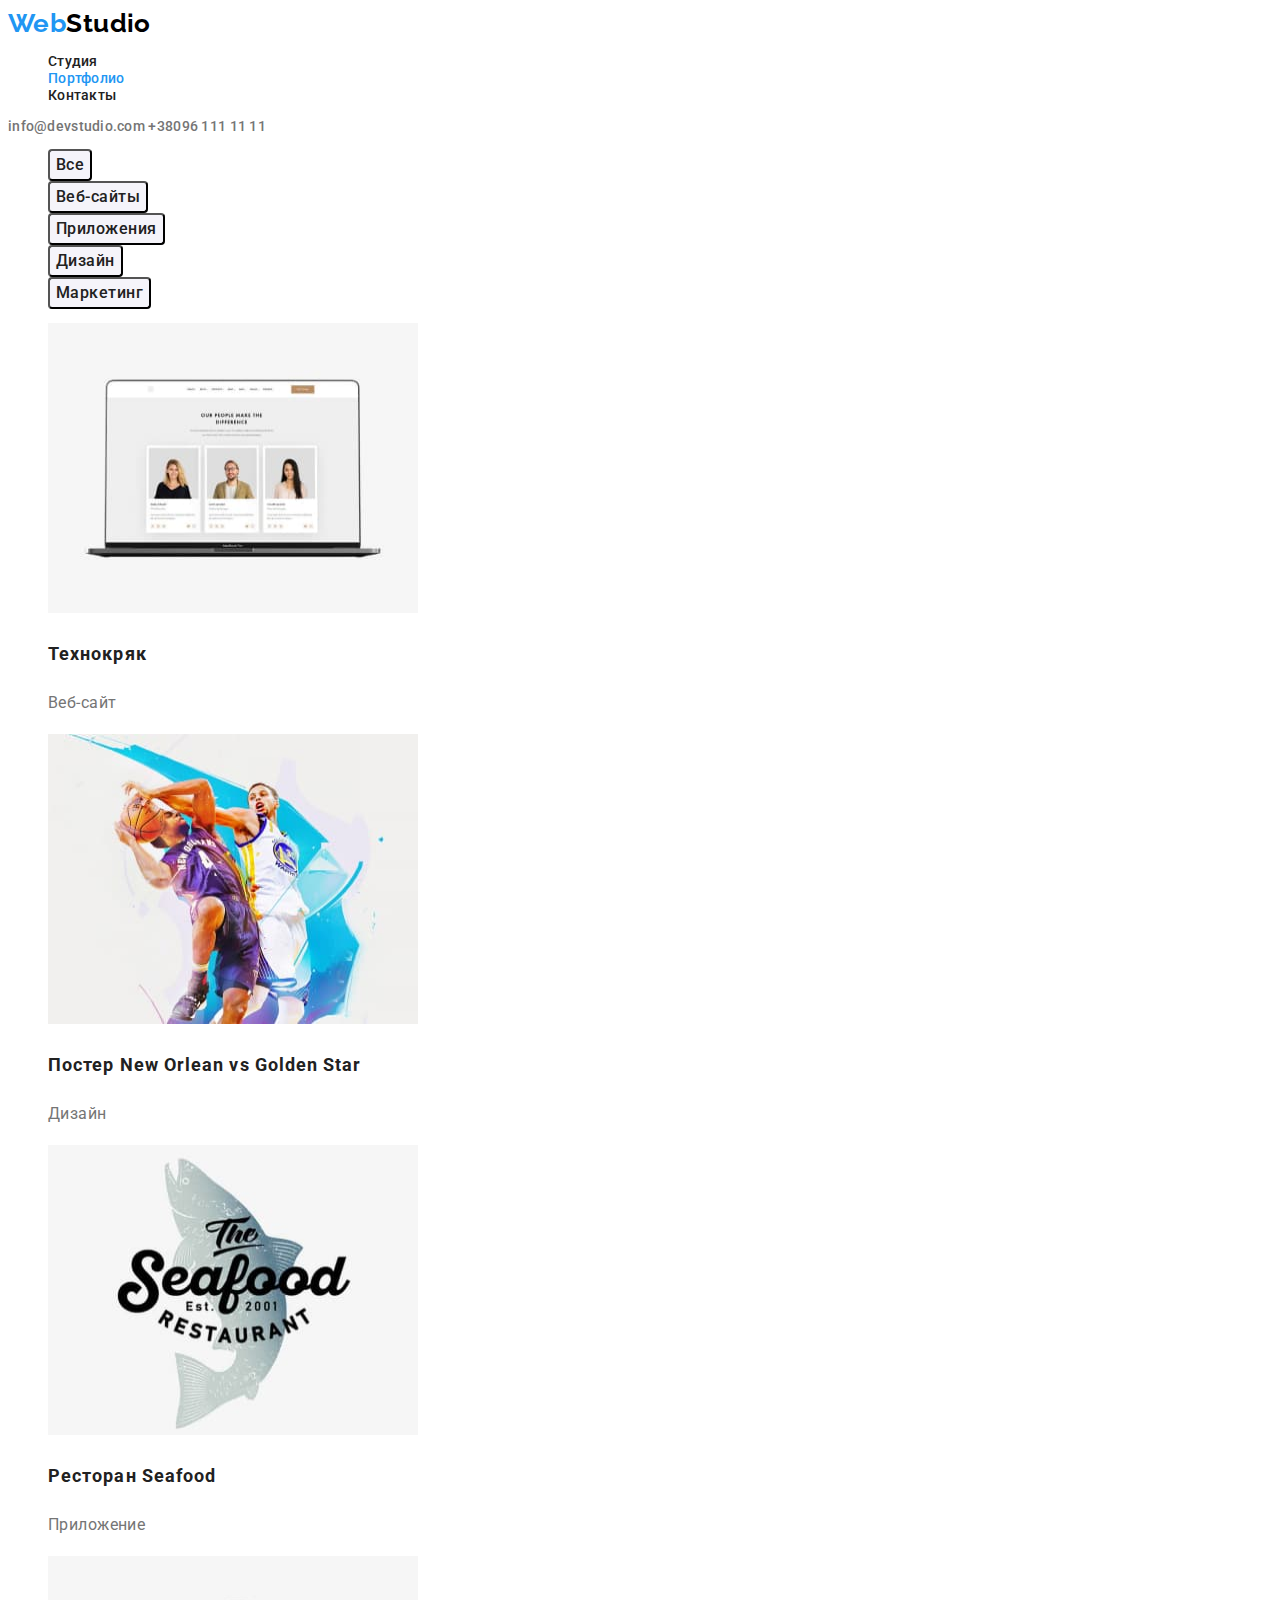
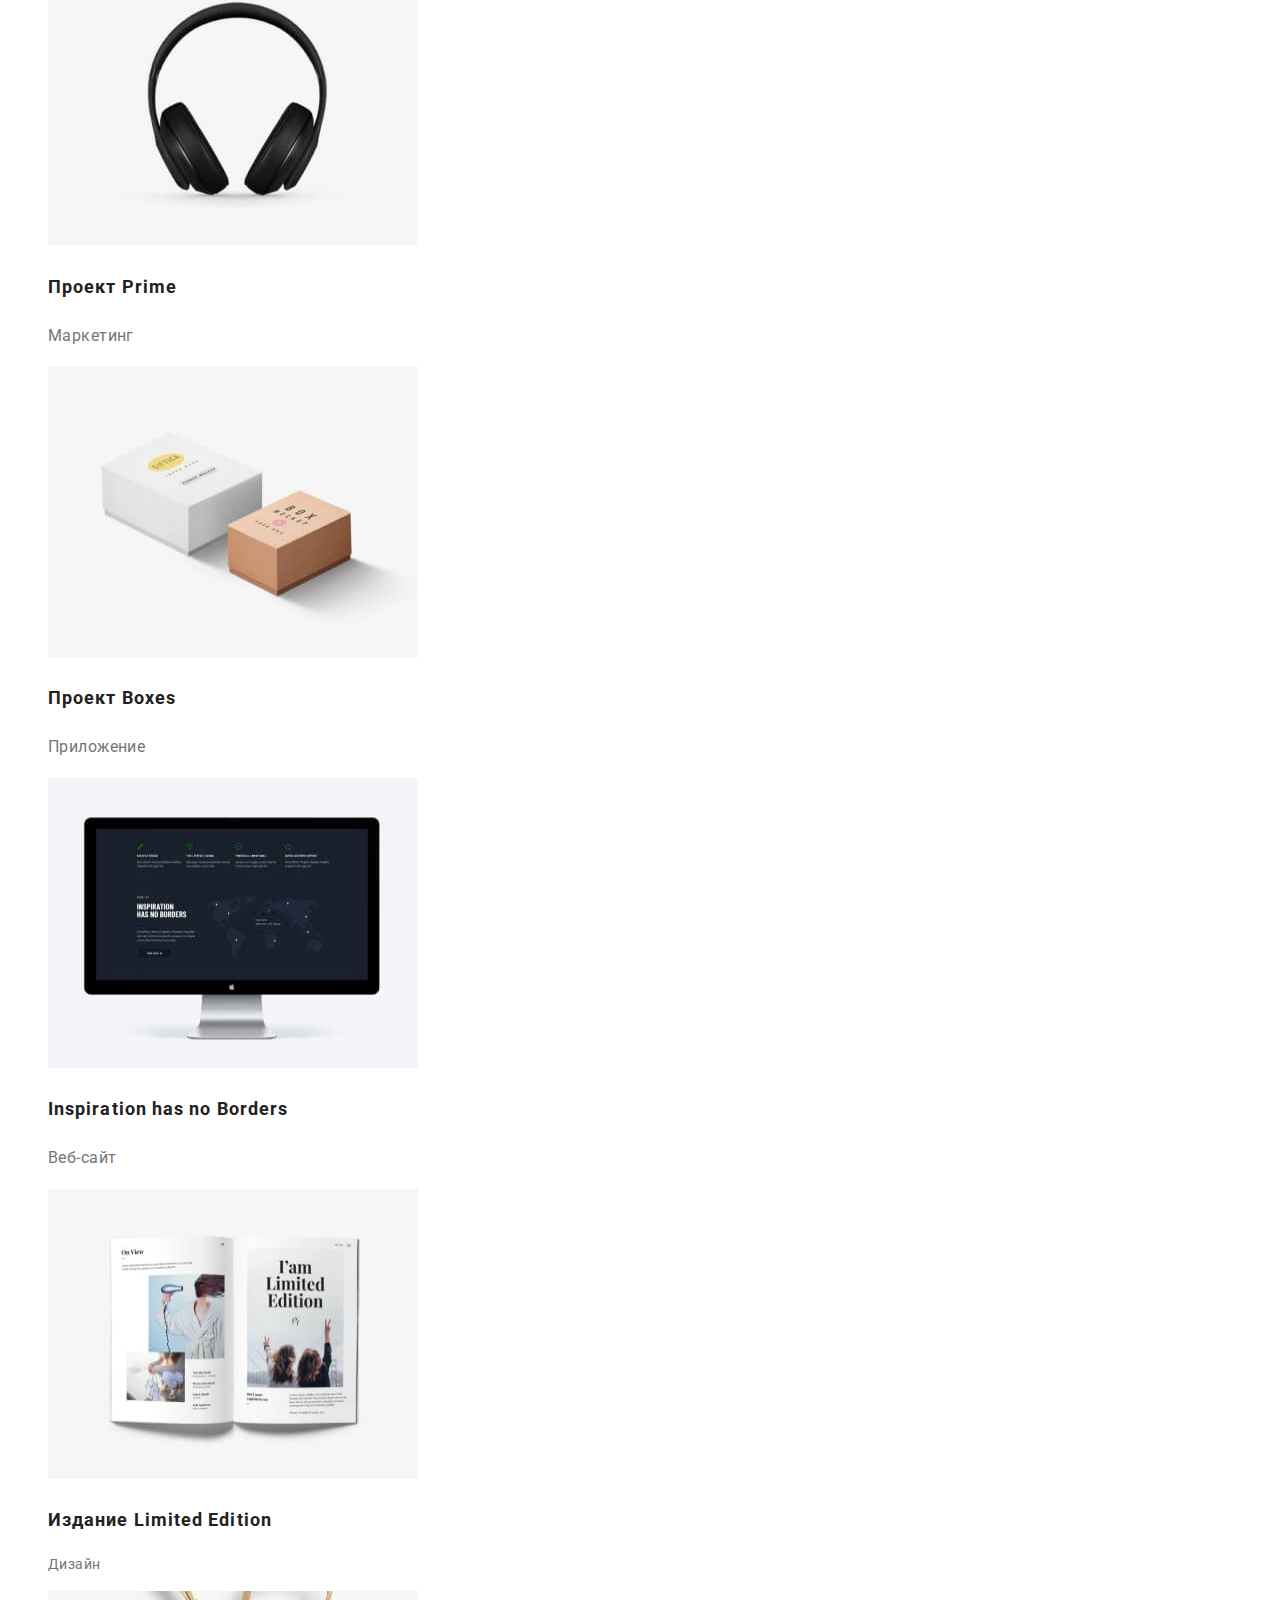
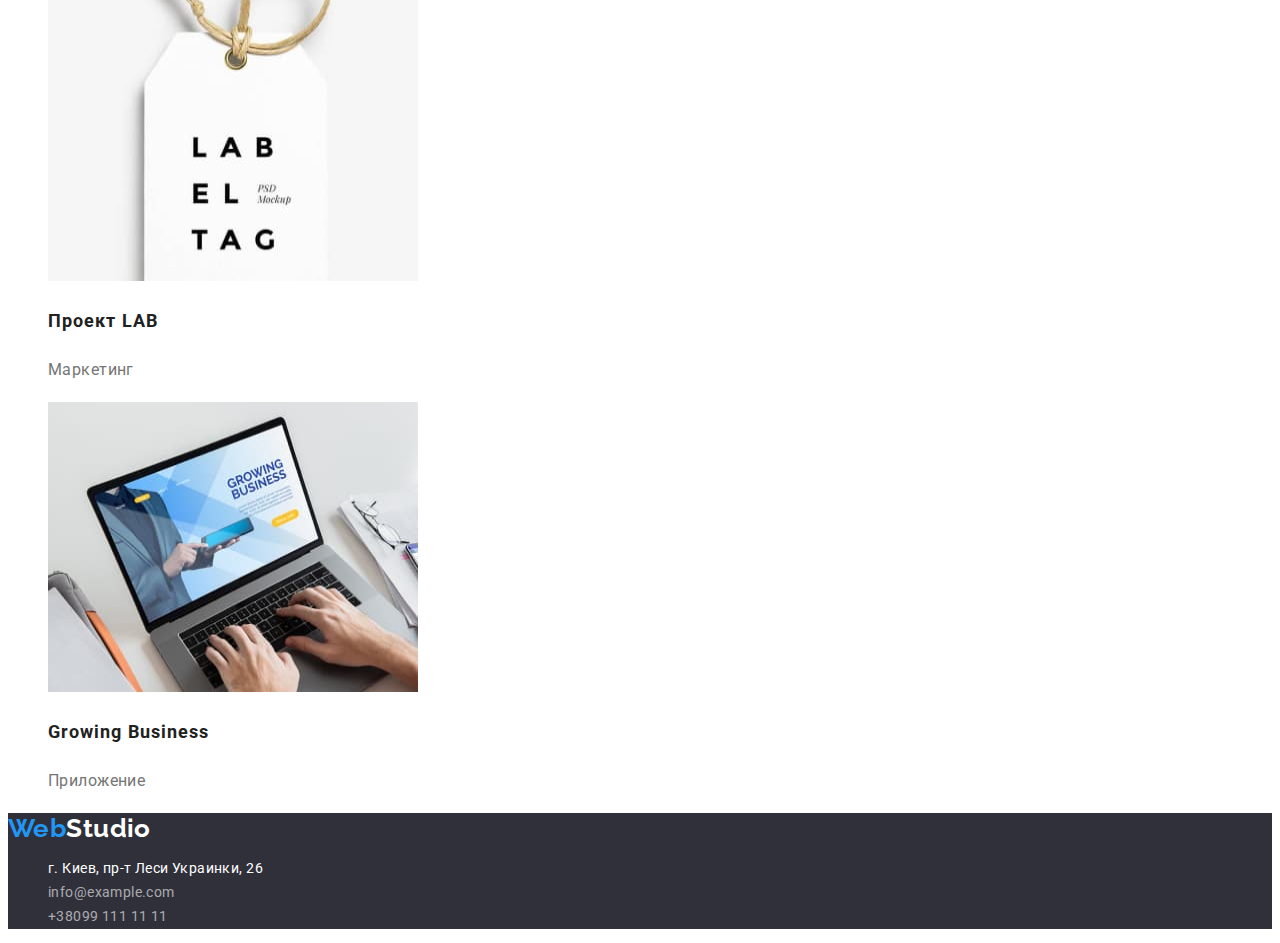
==== portfolio.html @ a2ae3595 "Initial commit" ====
<!DOCTYPE html>
<html lang="en">
  <head>
    <meta charset="UTF-8" />
    <meta http-equiv="X-UA-Compatible" content="IE=edge" />
    <meta name="viewport" content="width=device-width, initial-scale=1.0" />
    <link rel="preconnect" href="https://fonts.googleapis.com" />
    <link rel="preconnect" href="https://fonts.gstatic.com" crossorigin />
    <link
      href="https://fonts.googleapis.com/css2?family=Raleway:wght@700&family=Roboto:wght@400;500;700;900&display=swap"
      rel="stylesheet"
    />
    <title>Портфолио</title>
    <link rel="stylesheet" href="./css/styles.css" />
  </head>
  <body>
    <!-- Header section -->
    <header class="header">
      <nav class="header-nav">
        <a class="logo link" href="./index.html" lang="en"
          >Web<span class="logo-header">Studio</span></a
        >
        <ul class="header-list list">
          <li class="header-item">
            <a class="header-link link" href="./index.html">Студия</a>
          </li>
          <li class="header-item">
            <a class="header-link-current link" href="./portfolio.html"
              >Портфолио</a
            >
          </li>
          <li class="header-item">
            <a class="header-link link" href="">Контакты</a>
          </li>
        </ul>
      </nav>
      <div>
        <a class="header-mail link" lang="en" href="mailto:info@devstudio.com "
          >info@devstudio.com</a
        >
        <a class="header-phone link" lang="en" href="tel:+380961111111"
          >+38096 111 11 11</a
        >
      </div>
    </header>
    <!-- Main section -->
    <main>
      <section class="main">
        <h1 hidden>Направления деятельности</h1>
        <ul class="main-list list">
          <li>
            <button class="main-button" type="button">Все</button>
          </li>
          <li>
            <button class="main-button" type="button">Веб-сайты</button>
          </li>
          <li>
            <button class="main-button" type="button">Приложения</button>
          </li>
          <li>
            <button class="main-button" type="button">Дизайн</button>
          </li>
          <li>
            <button class="main-button" type="button">Маркетинг</button>
          </li>
        </ul>
        <ul class="main-items list">
          <li class="main-item">
            <a class="main-content link" href="">
              <img
                src="./images/21.jpg"
                alt="Технокряк"
                width="370"
                height="290"
              />
              <h2 class="main-service">Технокряк</h2>
              <p class="main-direction">Веб-сайт</p>
            </a>
          </li>
          <li class="main-item">
            <a class="main-content link" href="">
              <img
                src="./images/22.jpg"
                alt="Постер New Orlean vs Golden Star"
                width="370"
                height="290"
              />
              <h2 class="main-service">
                Постер <span lang="en">New Orlean vs Golden Star</span>
              </h2>
              <p class="main-direction">Дизайн</p>
            </a>
          </li>
          <li class="main-item">
            <a class="main-content link" href="">
              <img
                src="./images/23.jpg"
                alt="Ресторан Seafood"
                width="370"
                height="290"
              />
              <h2 class="main-service">
                Ресторан <span lang="en">Seafood</span>
              </h2>
              <p class="main-direction">Приложение</p>
            </a>
          </li>
          <li class="main-item">
            <a class="main-content link" href="">
              <img
                src="./images/24.jpg"
                alt="Проект Prime"
                width="370"
                height="290"
              />
              <h2 class="main-service">Проект <span lang="en">Prime</span></h2>
              <p class="main-direction">Маркетинг</p>
            </a>
          </li>
          <li class="main-item">
            <a class="main-content link" href="">
              <img
                src="./images/25.jpg"
                alt="Проект Boxes"
                width="370"
                height="290"
              />
              <h2 class="main-service">Проект <span lang="en">Boxes</span></h2>
              <p class="main-direction">Приложение</p>
            </a>
          </li>
          <li class="main-item">
            <a class="main-content link" href="">
              <img
                src="./images/26.jpg"
                alt="Inspiration has no Borders"
                width="370"
                height="290"
              />
              <h2 class="main-service" lang="en">Inspiration has no Borders</h2>
              <p class="main-direction">Веб-сайт</p>
            </a>
          </li>
          <li class="main-item">
            <a class="main-content link" href="">
              <img
                src="./images/27.jpg"
                alt="Издание Limited Edition"
                width="370"
                height="290"
              />
              <h2 class="main-service">
                Издание <span lang="en">Limited Edition</span>
              </h2>
              <p>Дизайн</p>
            </a>
          </li>
          <li class="main-item">
            <a class="main-content link" href="">
              <img
                src="./images/28.jpg"
                alt="Проект LAB"
                width="370"
                height="290"
              />
              <h2 class="main-service">Проект <span lang="en">LAB</span></h2>
              <p class="main-direction">Маркетинг</p>
            </a>
          </li>
          <li class="main-item">
            <a class="main-content link" href="">
              <img
                src="./images/29.jpg"
                alt="Growing Business"
                width="370"
                height="290"
              />
              <h2 class="main-service" lang="en">Growing Business</h2>
              <p class="main-direction">Приложение</p>
            </a>
          </li>
        </ul>
      </section>
    </main>
    <!-- Footer section -->
    <footer class="footer">
      <a class="logo link" href="./index.html" lang="en"
        >Web<span class="logo-footer">Studio</span></a
      >
      <address class="footer-address">
        <ul class="footer-list list">
          <li class="footer-item">
            <a
              class="footer-link link"
              href="https://goo.gl/maps/xd88WJ3FPj6KiwVW9"
              target="_blank"
              rel="noreferrer noopener"
              >г. Киев, пр-т Леси Украинки, 26</a
            >
          </li>
          <li class="footer-item">
            <a class="footer-mail link" lang="en" href="mailto:info@example.com"
              >info@example.com</a
            >
          </li>
          <li class="footer-item">
            <a class="footer-phone link" lang="en" href="tel:+380991111111"
              >+38099 111 11 11</a
            >
          </li>
        </ul>
      </address>
    </footer>
  </body>
</html>
---- css/styles.css ----
:root {
  --main-font: "Roboto", sans-serif;
  --secondary-font: "Raleway", sans-serif;
  --main-text-color: #757575;
  --title-text-color: #212121;
  --accent-color: #2196f3;
  --main-white-color: #ffffff;
  --secondary-bg-color: #2f303a;
  --third-bg-color: #f5f4fa;
  --transpered-color: rgba(255, 255, 255, 0.6);
  --logo-color: #000000;
  --btn-hover: #188ce8;
}
body {
  font-family: var(--main-font);
  color: var(--main-text-color);
  letter-spacing: 0.03em;
  font-size: 14px;
}

/* Reset styles */
.link {
  text-decoration: none;
  color: currentColor;
  line-height: 1.71;
}

.list {
  list-style: none;
}
/* Header section*/

.logo {
  font-family: var(--secondary-font);
  font-weight: 700;
  font-size: 26px;
  line-height: 1.19;
  color: var(--accent-color);
}
.logo-header {
  color: var(--logo-color);
}
.header-link,
.header-mail,
.header-phone {
  font-weight: 500;
  line-height: 1.14;
  letter-spacing: 0.02em;
}
.header-link {
  color: var(--title-text-color);
}
.header-link-current {
  color: var(--accent-color);
  line-height: 1.14;
  letter-spacing: 0.02em;
  font-weight: 500;
}

.header-link:hover,
.header-link:focus,
.header-phone:hover,
.header-phone:focus,
.header-mail:hover,
.header-mail:focus {
  color: var(--accent-color);
}

/* Main-section */
.hero {
  background-color: var(--secondary-bg-color);
}
.hero-title {
  color: var(--main-white-color);
  font-weight: 900;
  font-size: 44px;
  line-height: 1.36;
  text-align: center;
  letter-spacing: 0.06em;
  text-transform: uppercase;
}

.hero-btn {
  font-family: inherit;
  font-weight: 700;
  font-size: 16px;
  line-height: 1.88;
  letter-spacing: 0.06em;
  color: var(--main-white-color);
  background-color: var(--accent-color);
  cursor: pointer;
  box-shadow: 0px 4px 4px rgba(0, 0, 0, 0.15);
  border-radius: 4px;
}

.hero-btn:hover,
.hero-btn:focus {
  background-color: var(--btn-hover);
}
/* Features section */

.features-subtitle {
  color: var(--title-text-color);
  font-size: inherit;
  font-weight: 700;
  line-height: 1.14;
  text-transform: uppercase;
}
.features-desc {
  line-height: 1.71;
}
/* About section */

.section-title {
  color: var(--title-text-color);
  font-size: 36px;
  line-height: 1.17;
  text-align: center;
}
/* Team section */
.team {
  background-color: var(--third-bg-color);
}
.team-uppertitle {
  font-weight: 500;
  font-size: 16px;
  line-height: 1.19;
  text-align: center;
  color: var(--title-text-color);
}
.team-desc {
  font-size: 16px;
  line-height: 1.19;
  text-align: center;
}

.team-item {
  background-color: var(--main-white-color);
  box-shadow: 0px 1px 3px rgba(0, 0, 0, 0.12), 0px 1px 1px rgba(0, 0, 0, 0.14),
    0px 2px 1px rgba(0, 0, 0, 0.2);
  border-radius: 0px 0px 4px 4px;
}
/* footer */
.logo-footer {
  color: var(--main-white-color);
}
.footer {
  background-color: var(--secondary-bg-color);
}
.footer-address {
  font-style: normal;
}
.footer-link {
  color: var(--main-white-color);
}
.footer-mail,
.footer-phone {
  color: var(--transpered-color);
}
.footer-link:hover,
.footer-link:focus,
.footer-mail:hover,
.footer-mail:focus,
.footer-phone:hover,
.footer-phone:focus {
  color: var(--accent-color);
}

/* Portfolio */

.main-button {
  color: var(--title-text-color);
  background-color: var(--third-bg-color);
  cursor: pointer;
  font-family: var(--main-font);
  font-style: normal;
  font-weight: 500;
  font-size: 16px;
  line-height: 1.63;
  text-align: center;
  letter-spacing: 0.03em;
  border-radius: 4px;
}
.main-button:hover,
.main-button:focus {
  color: var(--main-white-color);
  background-color: var(--accent-color);
  box-shadow: 0px 3px 1px rgba(0, 0, 0, 0.1), 0px 1px 2px rgba(0, 0, 0, 0.08),
    0px 2px 2px rgba(0, 0, 0, 0.12);
  border-radius: 4px;
}
.main-service {
  color: var(--title-text-color);
  font-size: 18px;
  line-height: 2;
  letter-spacing: 0.06em;
  color: var(--title-text-color);
}
.main-direction {
  font-size: 16px;
  line-height: 1.88;
}
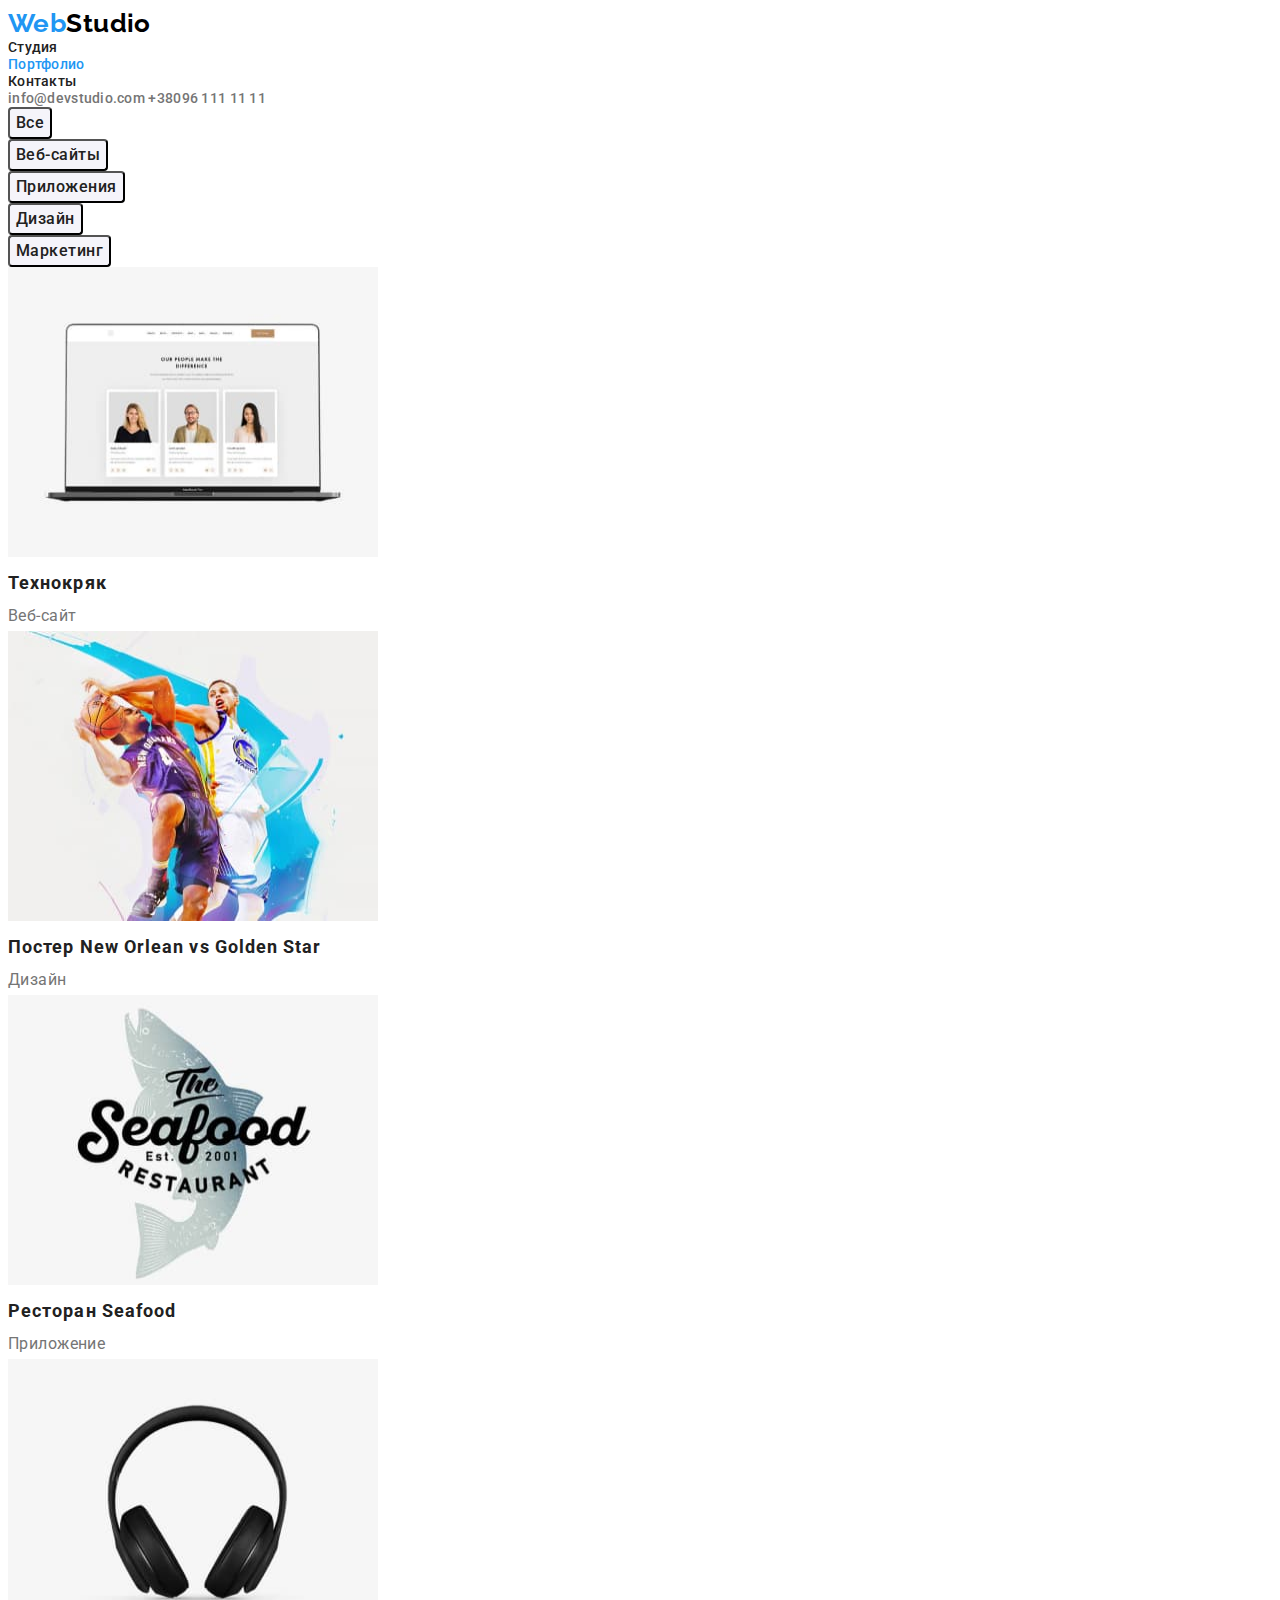
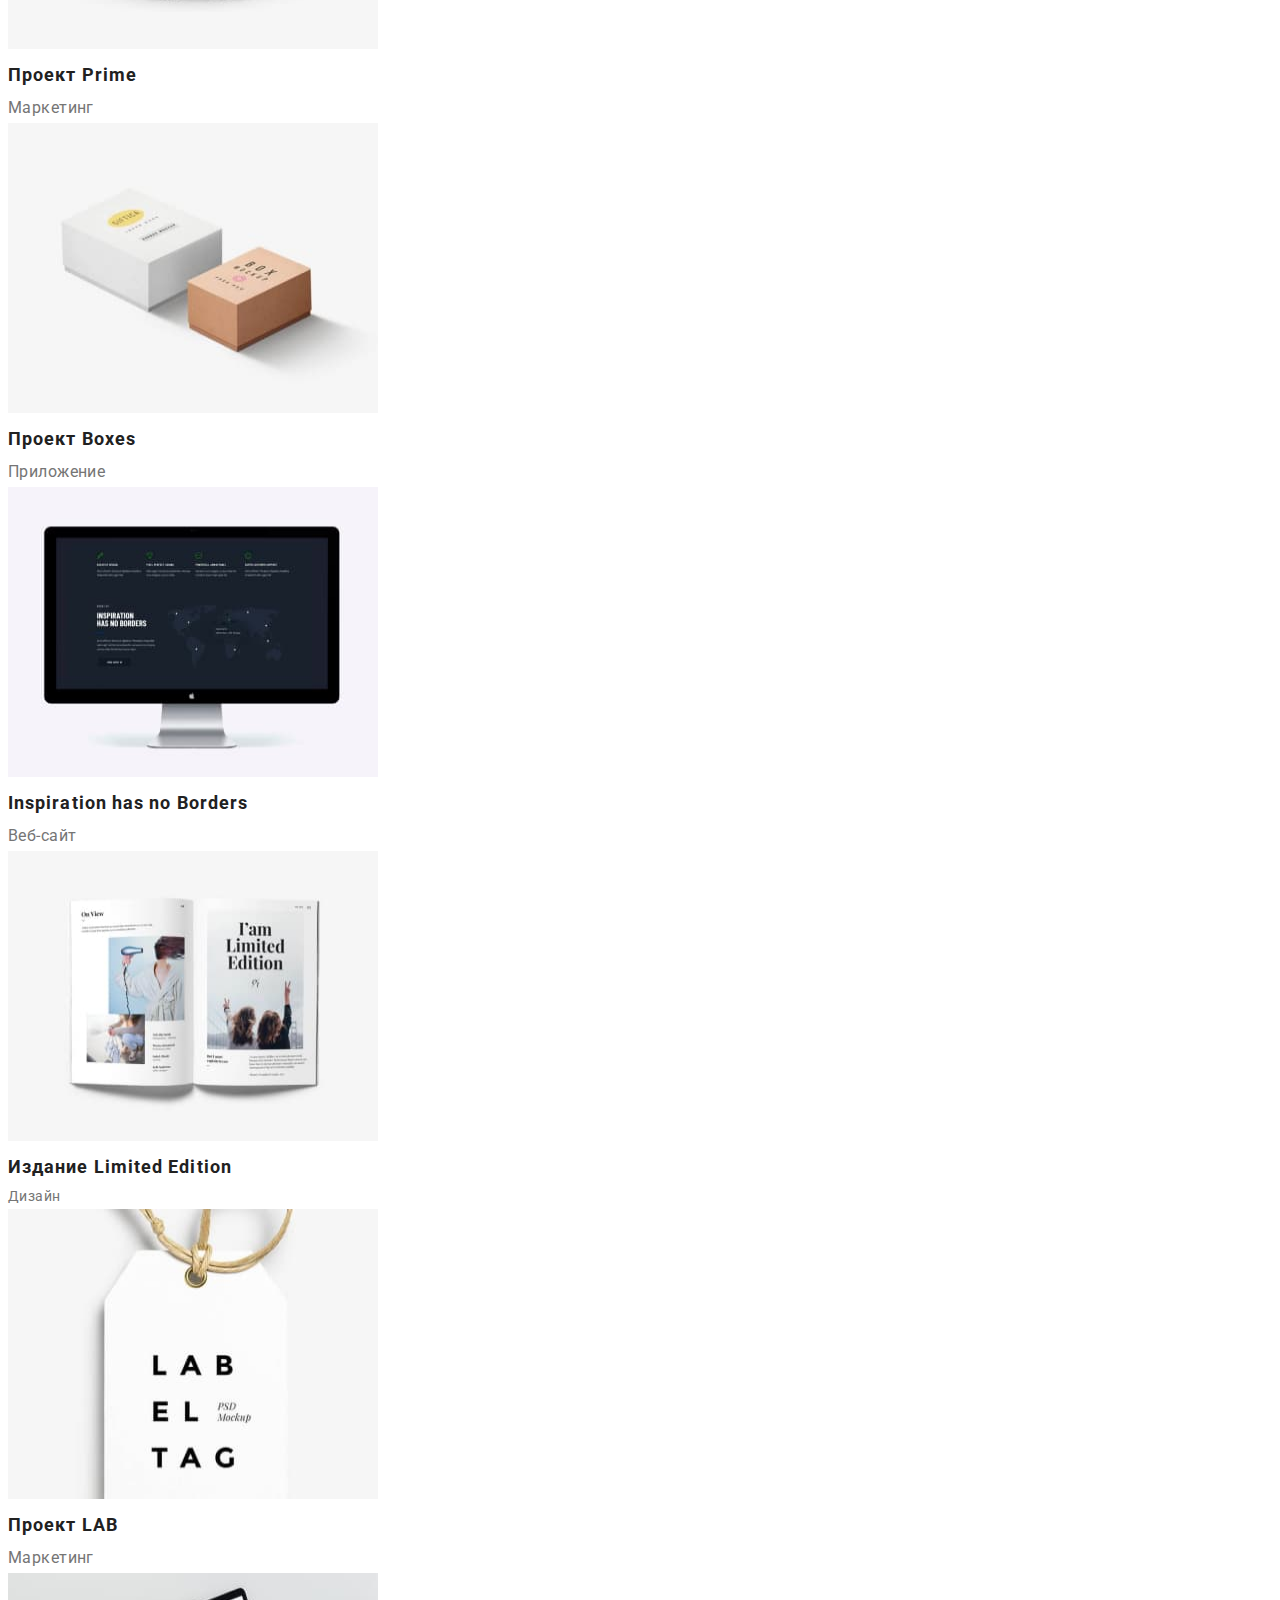
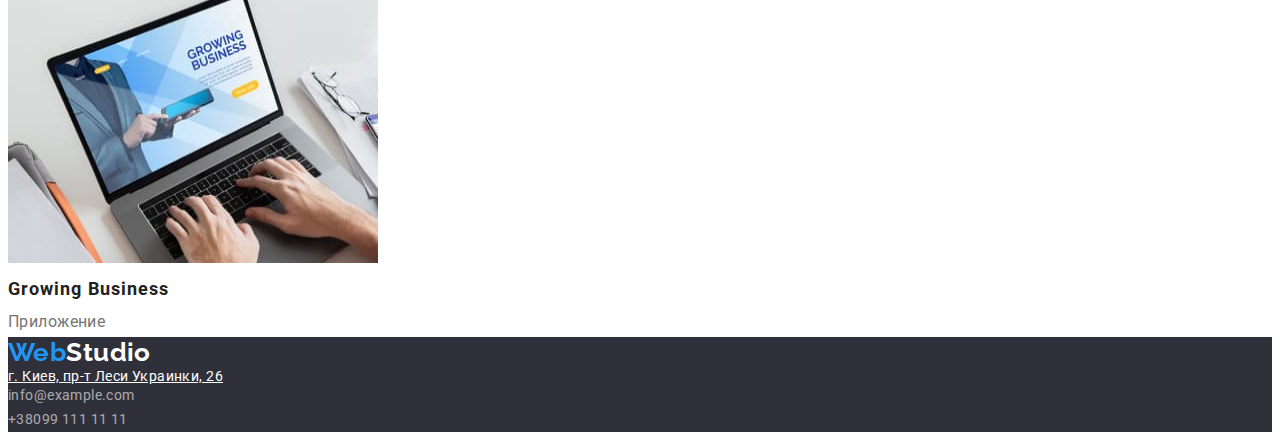
==== commit 80c4de52: "Update portfolio.html" ====
--- a/portfolio.html
+++ b/portfolio.html
@@ -4,23 +4,23 @@
     <meta charset="UTF-8" />
     <meta http-equiv="X-UA-Compatible" content="IE=edge" />
     <meta name="viewport" content="width=device-width, initial-scale=1.0" />
-    <link rel="preconnect" href="https://fonts.googleapis.com" />
-    <link rel="preconnect" href="https://fonts.gstatic.com" crossorigin />
-    <link
-      href="https://fonts.googleapis.com/css2?family=Raleway:wght@700&family=Roboto:wght@400;500;700;900&display=swap"
-      rel="stylesheet"
-    />
+  
     <title>Портфолио</title>
+      <link rel="preconnect" href="https://fonts.googleapis.com" />
+      <link rel="preconnect" href="https://fonts.gstatic.com" crossorigin />
+      <link href="https://fonts.googleapis.com/css2?family=Raleway:wght@700&family=Roboto:wght@400;500;700;900&display=swap"
+        rel="stylesheet" />
     <link rel="stylesheet" href="./css/styles.css" />
   </head>
   <body>
     <!-- Header section -->
     <header class="header">
+      <div class="container">
       <nav class="header-nav">
         <a class="logo link" href="./index.html" lang="en"
           >Web<span class="logo-header">Studio</span></a
         >
-        <ul class="header-list list">
+        <ul class="header-list">
           <li class="header-item">
             <a class="header-link link" href="./index.html">Студия</a>
           </li>
@@ -42,12 +42,14 @@
           >+38096 111 11 11</a
         >
       </div>
+      </div>
     </header>
     <!-- Main section -->
     <main>
       <section class="main">
-        <h1 hidden>Направления деятельности</h1>
-        <ul class="main-list list">
+        <div class="container">
+        <h1 class="visually-hidden" >Направления деятельности</h1>
+        <ul class="main-list">
           <li>
             <button class="main-button" type="button">Все</button>
           </li>
@@ -64,7 +66,7 @@
             <button class="main-button" type="button">Маркетинг</button>
           </li>
         </ul>
-        <ul class="main-items list">
+        <ul class="main-items">
           <li class="main-item">
             <a class="main-content link" href="">
               <img
@@ -180,18 +182,20 @@
             </a>
           </li>
         </ul>
+        </div>
       </section>
     </main>
     <!-- Footer section -->
     <footer class="footer">
+      <div class="container">
       <a class="logo link" href="./index.html" lang="en"
         >Web<span class="logo-footer">Studio</span></a
       >
       <address class="footer-address">
-        <ul class="footer-list list">
+        <ul class="footer-list">
           <li class="footer-item">
             <a
-              class="footer-link link"
+              class="footer-link"
               href="https://goo.gl/maps/xd88WJ3FPj6KiwVW9"
               target="_blank"
               rel="noreferrer noopener"
@@ -210,6 +214,7 @@
           </li>
         </ul>
       </address>
+      </div>
     </footer>
   </body>
 </html>
--- a/css/styles.css
+++ b/css/styles.css
@@ -25,9 +25,23 @@
   line-height: 1.71;
 }
 
-.list {
-  list-style: none;
-}
+h1,
+h2,
+h3,
+h4,
+h5,
+h6,
+p {
+  margin: 0;
+}
+
+ul {
+list-style: none;
+padding: 0;
+margin: 0;
+}
+
+
 /* Header section*/
 
 .logo {
@@ -117,6 +131,8 @@
   line-height: 1.17;
   text-align: center;
 }
+.about-item {
+}
 /* Team section */
 .team {
   background-color: var(--third-bg-color);
@@ -168,6 +184,19 @@
 
 /* Portfolio */
 
+.visually-hidden {
+  position: absolute;
+  white-space: nowrap;
+  width: 1px;
+  height: 1px;
+  overflow: hidden;
+  border: 0;
+  padding: 0;
+  clip: rect(0 0 0 0);
+  clip-path: inset(50%);
+  margin: -1px;
+}
+
 .main-button {
   color: var(--title-text-color);
   background-color: var(--third-bg-color);
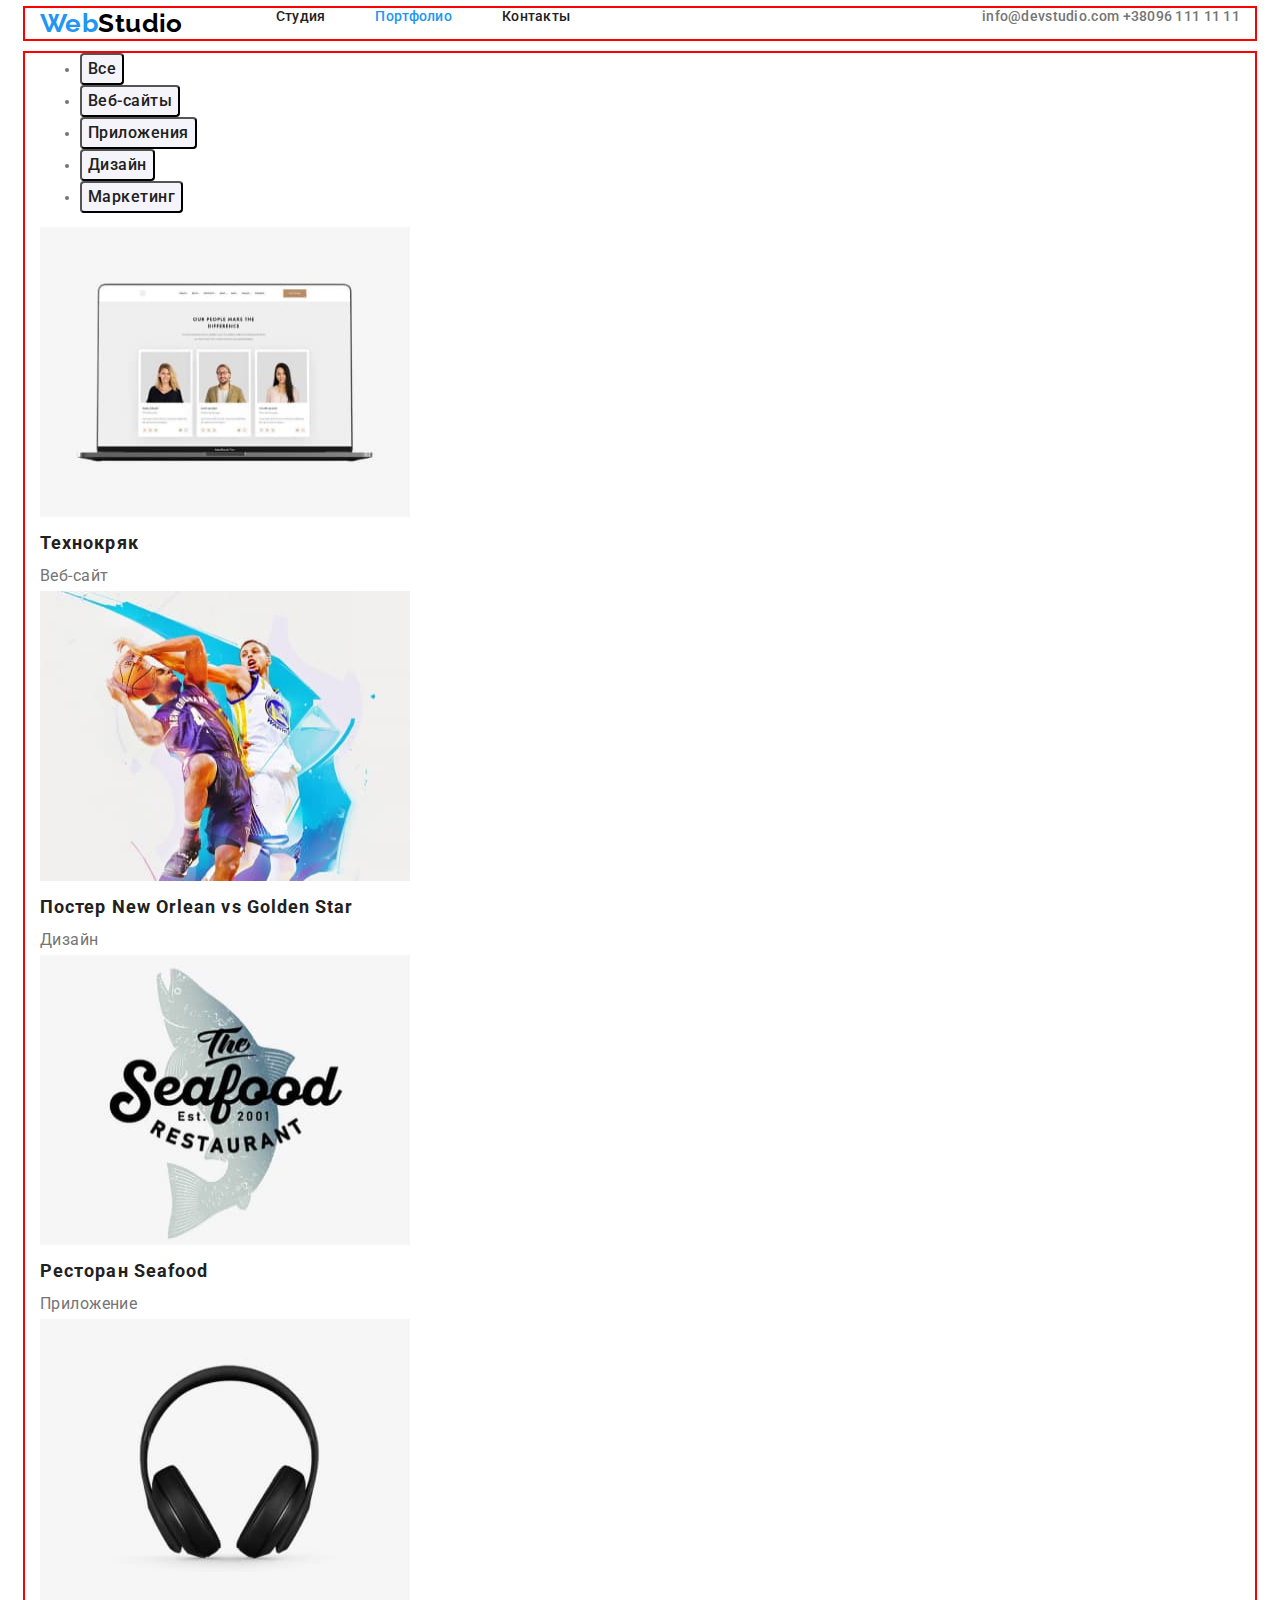
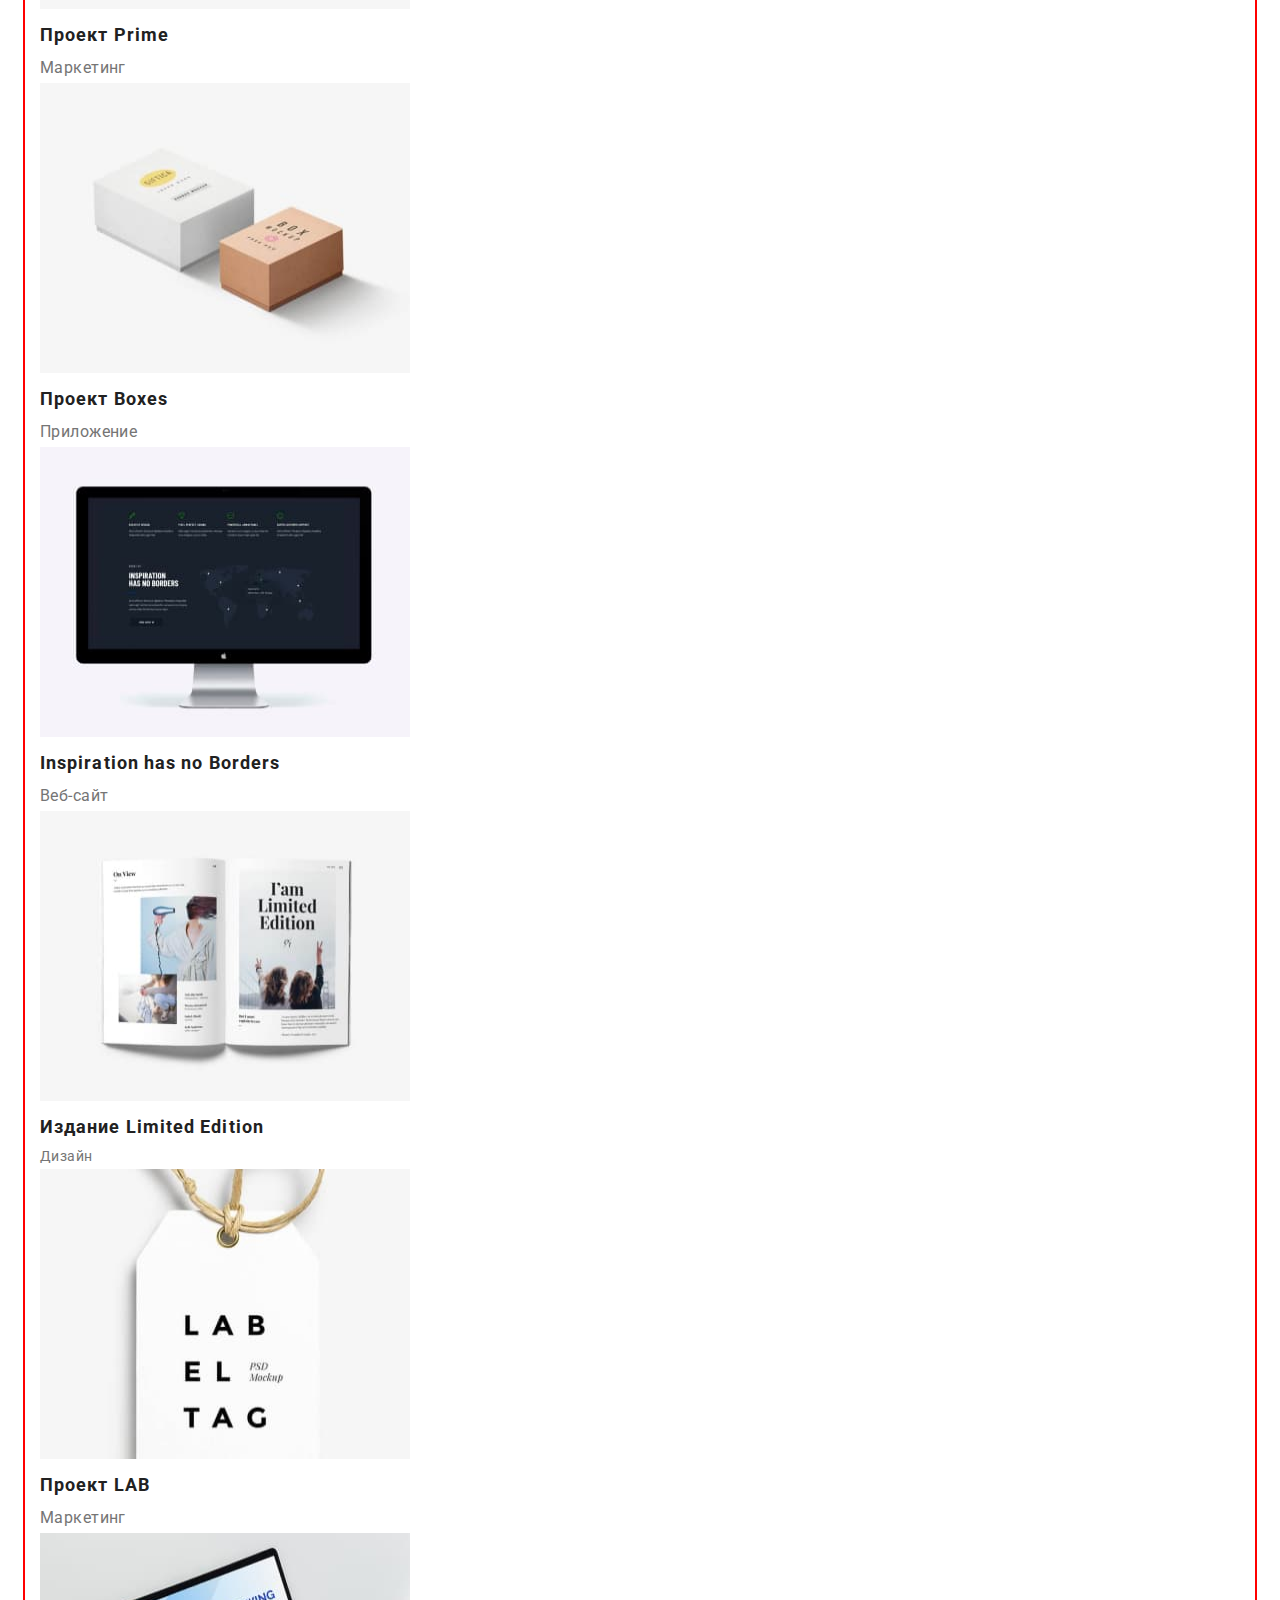
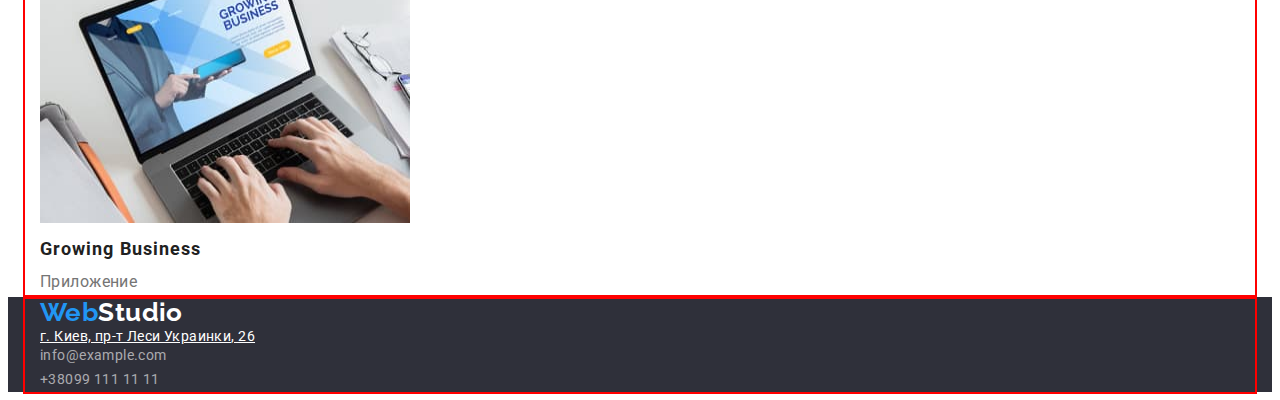
==== commit 3ffbb1be: "Update portfolio.html" ====
--- a/portfolio.html
+++ b/portfolio.html
@@ -15,12 +15,12 @@
   <body>
     <!-- Header section -->
     <header class="header">
-      <div class="container">
+      <div class="container header-container">
       <nav class="header-nav">
         <a class="logo link" href="./index.html" lang="en"
           >Web<span class="logo-header">Studio</span></a
         >
-        <ul class="header-list">
+        <ul class="header-list list">
           <li class="header-item">
             <a class="header-link link" href="./index.html">Студия</a>
           </li>
@@ -66,7 +66,7 @@
             <button class="main-button" type="button">Маркетинг</button>
           </li>
         </ul>
-        <ul class="main-items">
+        <ul class="main-items list">
           <li class="main-item">
             <a class="main-content link" href="">
               <img
@@ -192,7 +192,7 @@
         >Web<span class="logo-footer">Studio</span></a
       >
       <address class="footer-address">
-        <ul class="footer-list">
+        <ul class="footer-list list">
           <li class="footer-item">
             <a
               class="footer-link"
--- a/css/styles.css
+++ b/css/styles.css
@@ -19,12 +19,6 @@
 }
 
 /* Reset styles */
-.link {
-  text-decoration: none;
-  color: currentColor;
-  line-height: 1.71;
-}
-
 h1,
 h2,
 h3,
@@ -35,25 +29,53 @@
   margin: 0;
 }
 
-ul {
+.link {
+  text-decoration: none;
+  color: currentColor;
+  line-height: 1.71;
+}
+
+.list {
 list-style: none;
 padding: 0;
 margin: 0;
 }
 
+.container {
+  width: 1200px;
+  padding-left: 15px;
+  padding-right: 15px;
+  margin-left: auto;
+  margin-right: auto;
+  outline: 2px solid red;
+}
 
 /* Header section*/
 
+.header-nav {
+  display: flex;
+  margin-right: auto;
+}
+
+.header-container {
+  display: flex;
+}
 .logo {
   font-family: var(--secondary-font);
   font-weight: 700;
   font-size: 26px;
   line-height: 1.19;
   color: var(--accent-color);
+  margin-right: 93px;
 }
 .logo-header {
   color: var(--logo-color);
 }
+
+  .header-list {
+display: flex;
+  }
+
 .header-link,
 .header-mail,
 .header-phone {
@@ -63,12 +85,14 @@
 }
 .header-link {
   color: var(--title-text-color);
+  margin-right: 50px;
 }
 .header-link-current {
   color: var(--accent-color);
   line-height: 1.14;
   letter-spacing: 0.02em;
   font-weight: 500;
+  margin-right: 50px;
 }
 
 .header-link:hover,
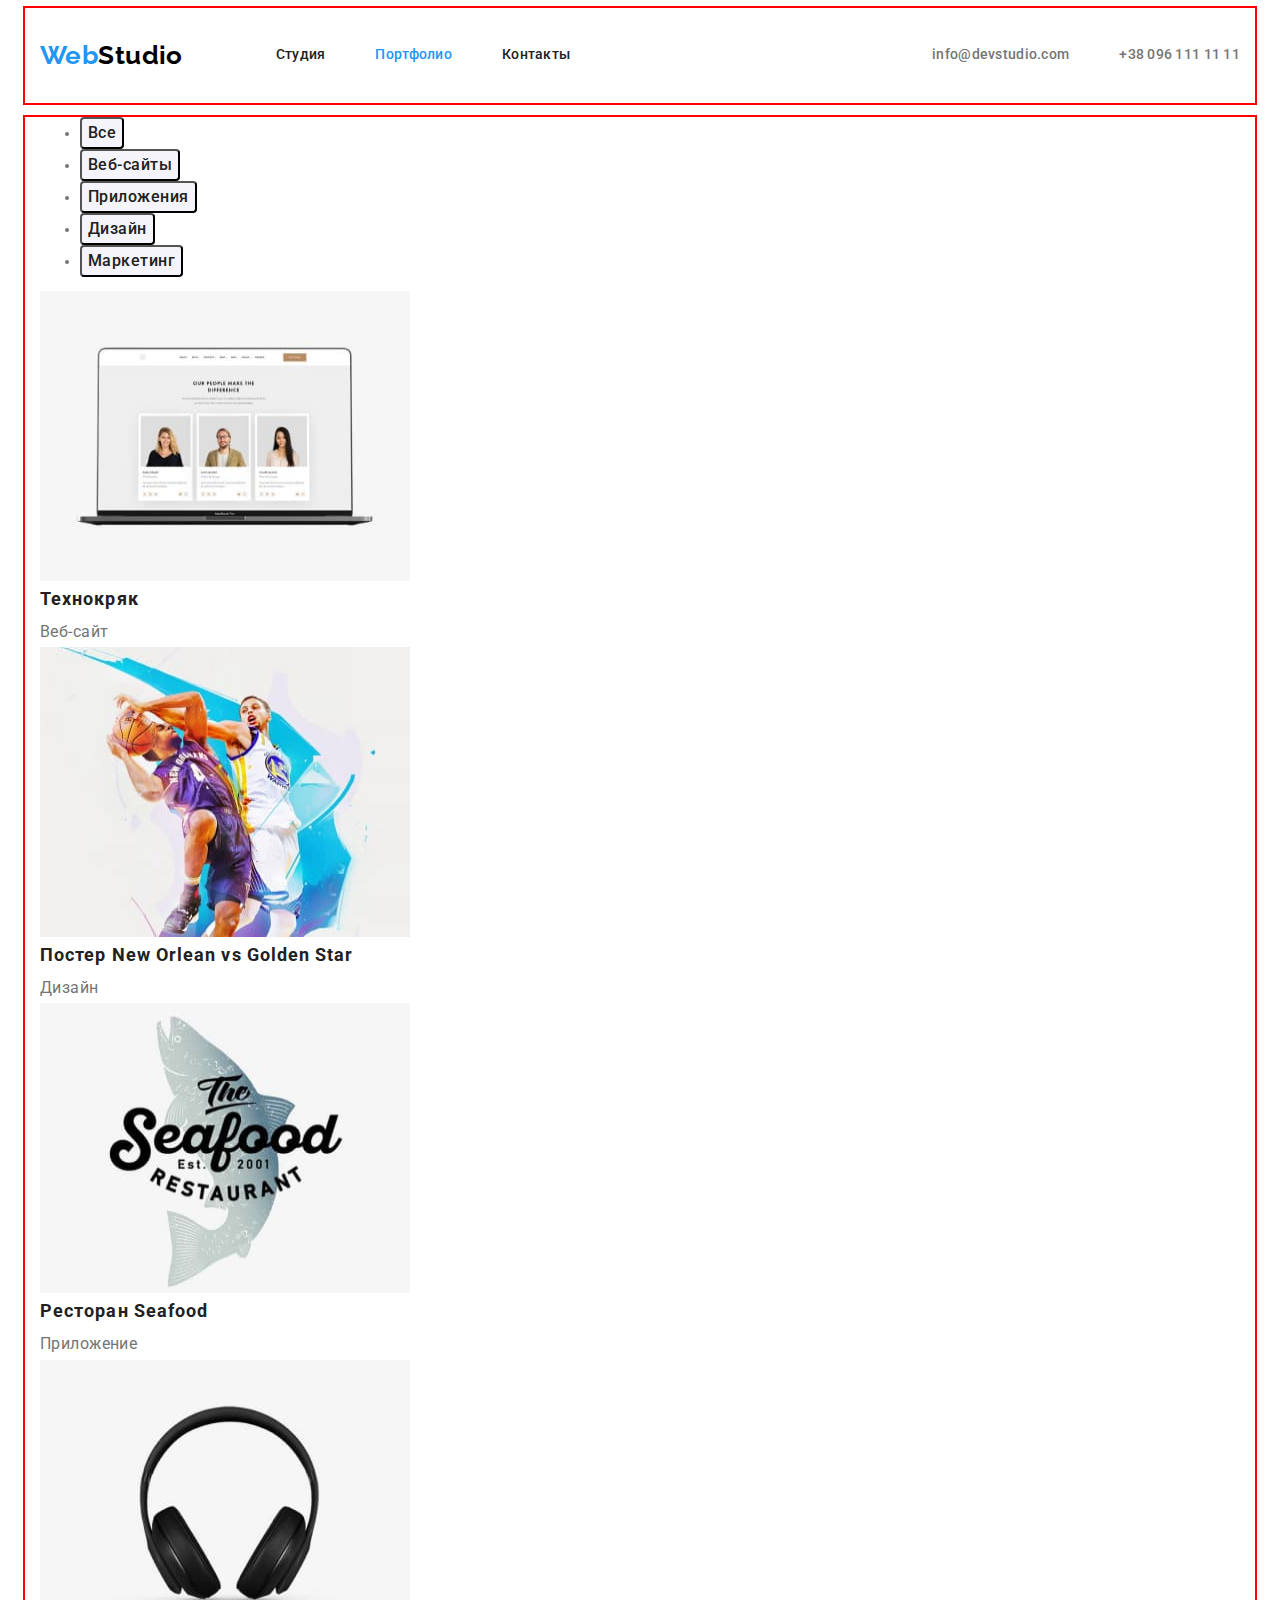
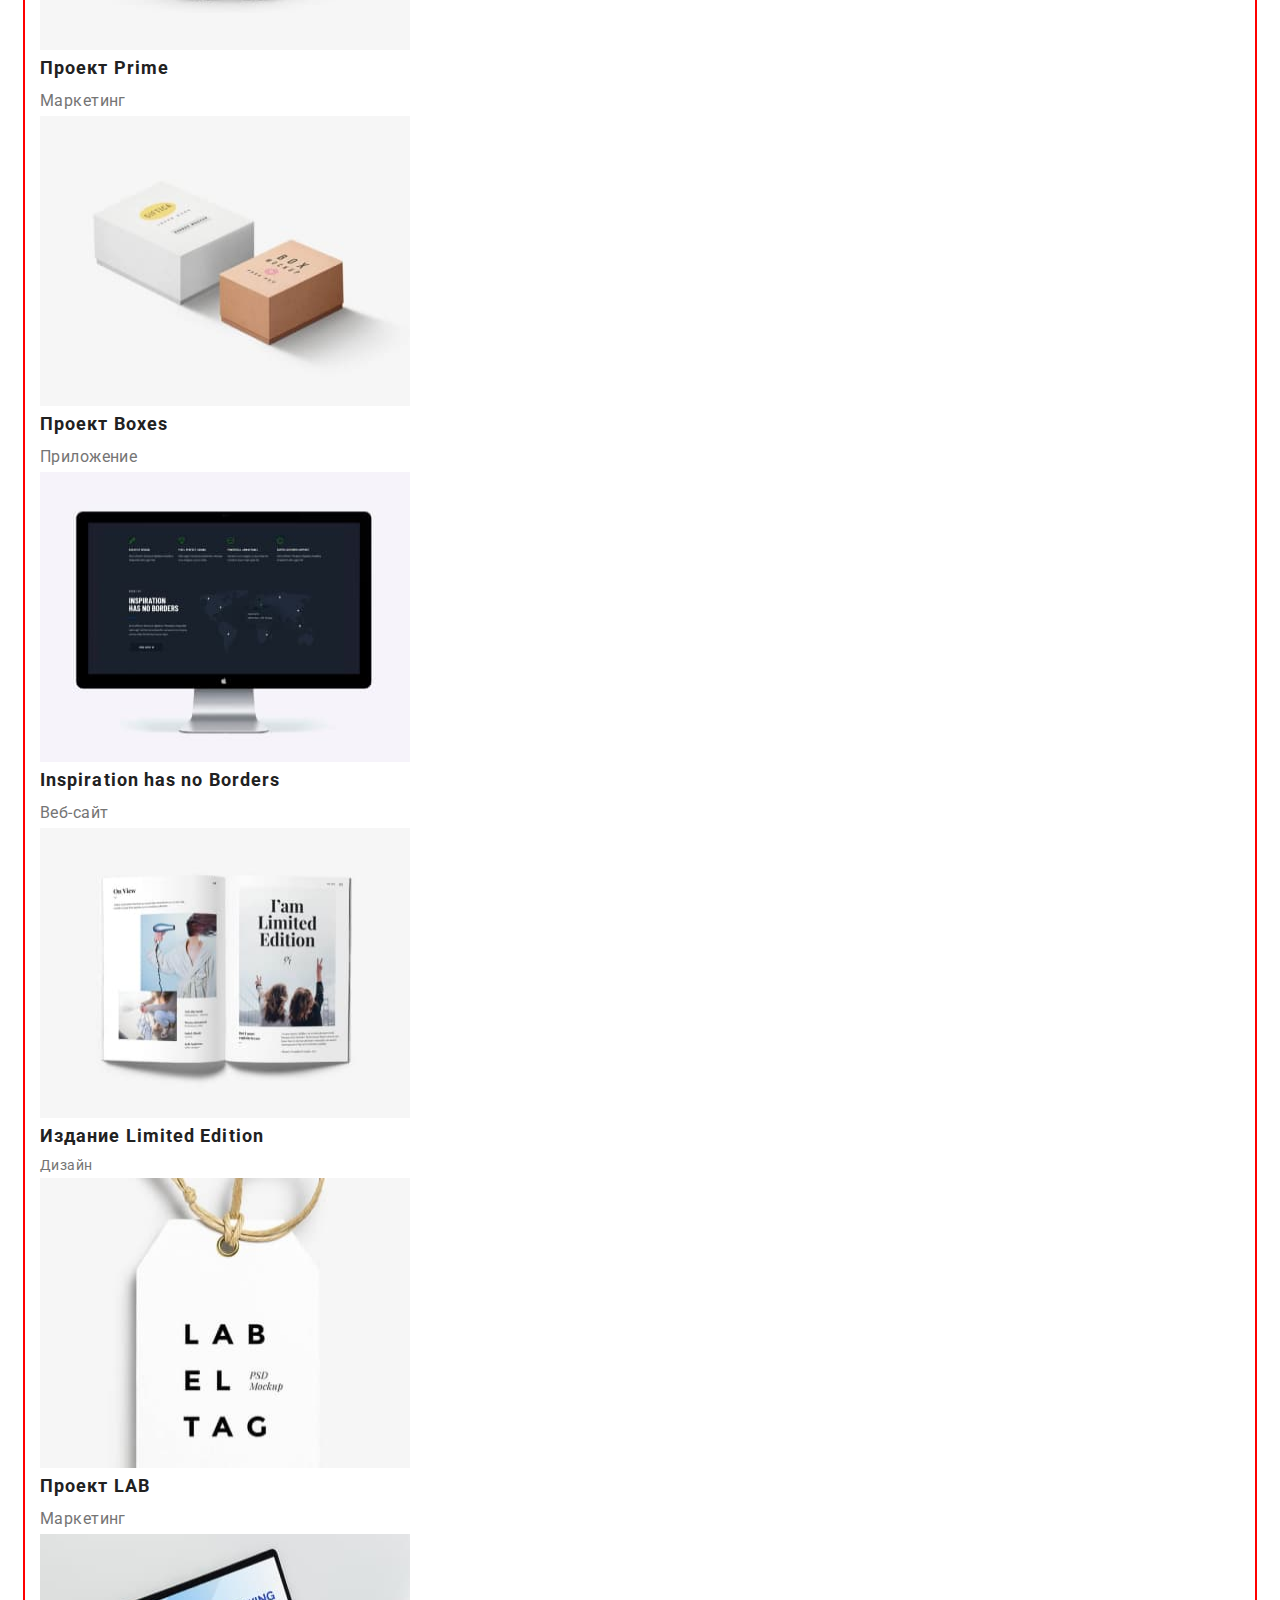
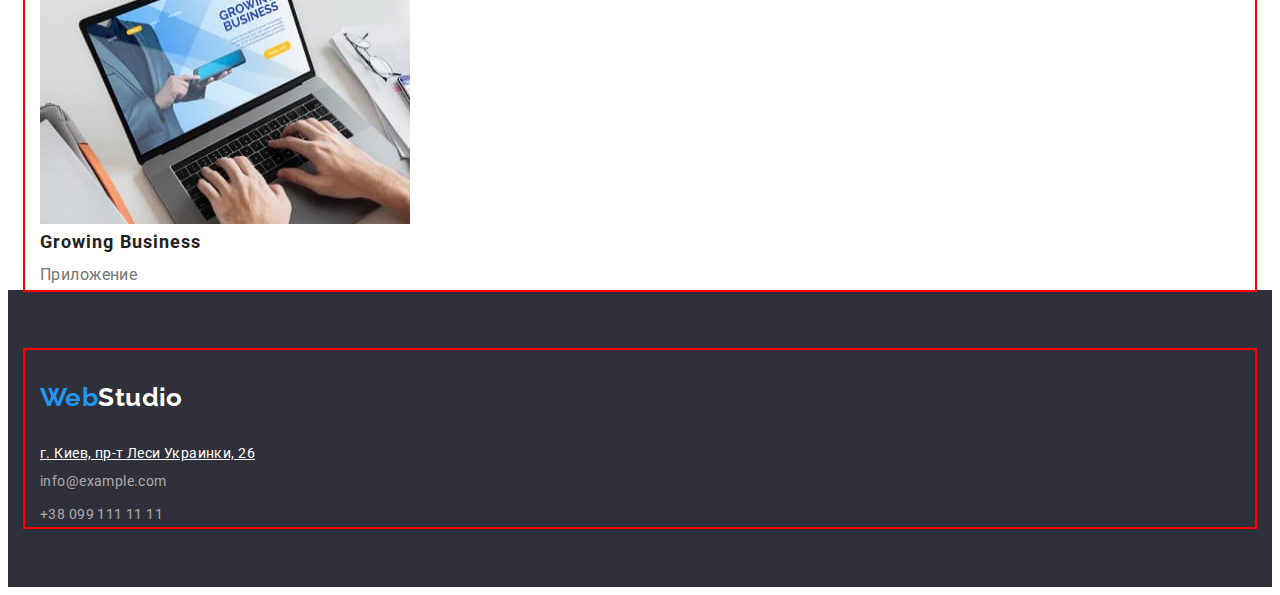
==== commit 89759185: "Update portfolio.html" ====
--- a/portfolio.html
+++ b/portfolio.html
@@ -4,216 +4,239 @@
     <meta charset="UTF-8" />
     <meta http-equiv="X-UA-Compatible" content="IE=edge" />
     <meta name="viewport" content="width=device-width, initial-scale=1.0" />
-  
+
     <title>Портфолио</title>
-      <link rel="preconnect" href="https://fonts.googleapis.com" />
-      <link rel="preconnect" href="https://fonts.gstatic.com" crossorigin />
-      <link href="https://fonts.googleapis.com/css2?family=Raleway:wght@700&family=Roboto:wght@400;500;700;900&display=swap"
-        rel="stylesheet" />
+    <link rel="preconnect" href="https://fonts.googleapis.com" />
+    <link rel="preconnect" href="https://fonts.gstatic.com" crossorigin />
+    <link
+      href="https://fonts.googleapis.com/css2?family=Raleway:wght@700&family=Roboto:wght@400;500;700;900&display=swap"
+      rel="stylesheet"
+    />
+
+    <link
+      rel="stylesheet"
+      href="https://cdnjs.cloudflare.com/ajax/libs/modern-normalize/1.1.0/modern-normalize.min.css"
+      integrity="sha512-wpPYUAdjBVSE4KJnH1VR1HeZfpl1ub8YT/NKx4PuQ5NmX2tKuGu6U/JRp5y+Y8XG2tV+wKQpNHVUX03MfMFn9Q=="
+      crossorigin="anonymous"
+      referrerpolicy="no-referrer"
+    />
+
     <link rel="stylesheet" href="./css/styles.css" />
   </head>
   <body>
     <!-- Header section -->
     <header class="header">
       <div class="container header-container">
-      <nav class="header-nav">
-        <a class="logo link" href="./index.html" lang="en"
-          >Web<span class="logo-header">Studio</span></a
-        >
-        <ul class="header-list list">
-          <li class="header-item">
-            <a class="header-link link" href="./index.html">Студия</a>
-          </li>
-          <li class="header-item">
-            <a class="header-link-current link" href="./portfolio.html"
-              >Портфолио</a
-            >
-          </li>
-          <li class="header-item">
-            <a class="header-link link" href="">Контакты</a>
-          </li>
-        </ul>
-      </nav>
-      <div>
-        <a class="header-mail link" lang="en" href="mailto:info@devstudio.com "
-          >info@devstudio.com</a
-        >
-        <a class="header-phone link" lang="en" href="tel:+380961111111"
-          >+38096 111 11 11</a
-        >
-      </div>
+        <nav class="header-nav">
+          <a class="logo link" href="./index.html" lang="en"
+            >Web<span class="logo-header">Studio</span></a
+          >
+          <ul class="header-list list">
+            <li class="header-item">
+              <a class="header-link link" href="./index.html">Студия</a>
+            </li>
+            <li class="header-item">
+              <a class="header-link-current link" href="./portfolio.html"
+                >Портфолио</a
+              >
+            </li>
+            <li class="header-item">
+              <a class="header-link link" href="">Контакты</a>
+            </li>
+          </ul>
+        </nav>
+        <div class="header-promo">
+          <a
+            class="header-mail link"
+            lang="en"
+            href="mailto:info@devstudio.com "
+            >info@devstudio.com</a
+          >
+          <a class="header-phone link" lang="en" href="tel:+380961111111"
+            >+38 096 111 11 11</a
+          >
+        </div>
       </div>
     </header>
     <!-- Main section -->
     <main>
       <section class="main">
         <div class="container">
-        <h1 class="visually-hidden" >Направления деятельности</h1>
-        <ul class="main-list">
-          <li>
-            <button class="main-button" type="button">Все</button>
-          </li>
-          <li>
-            <button class="main-button" type="button">Веб-сайты</button>
-          </li>
-          <li>
-            <button class="main-button" type="button">Приложения</button>
-          </li>
-          <li>
-            <button class="main-button" type="button">Дизайн</button>
-          </li>
-          <li>
-            <button class="main-button" type="button">Маркетинг</button>
-          </li>
-        </ul>
-        <ul class="main-items list">
-          <li class="main-item">
-            <a class="main-content link" href="">
-              <img
-                src="./images/21.jpg"
-                alt="Технокряк"
-                width="370"
-                height="290"
-              />
-              <h2 class="main-service">Технокряк</h2>
-              <p class="main-direction">Веб-сайт</p>
-            </a>
-          </li>
-          <li class="main-item">
-            <a class="main-content link" href="">
-              <img
-                src="./images/22.jpg"
-                alt="Постер New Orlean vs Golden Star"
-                width="370"
-                height="290"
-              />
-              <h2 class="main-service">
-                Постер <span lang="en">New Orlean vs Golden Star</span>
-              </h2>
-              <p class="main-direction">Дизайн</p>
-            </a>
-          </li>
-          <li class="main-item">
-            <a class="main-content link" href="">
-              <img
-                src="./images/23.jpg"
-                alt="Ресторан Seafood"
-                width="370"
-                height="290"
-              />
-              <h2 class="main-service">
-                Ресторан <span lang="en">Seafood</span>
-              </h2>
-              <p class="main-direction">Приложение</p>
-            </a>
-          </li>
-          <li class="main-item">
-            <a class="main-content link" href="">
-              <img
-                src="./images/24.jpg"
-                alt="Проект Prime"
-                width="370"
-                height="290"
-              />
-              <h2 class="main-service">Проект <span lang="en">Prime</span></h2>
-              <p class="main-direction">Маркетинг</p>
-            </a>
-          </li>
-          <li class="main-item">
-            <a class="main-content link" href="">
-              <img
-                src="./images/25.jpg"
-                alt="Проект Boxes"
-                width="370"
-                height="290"
-              />
-              <h2 class="main-service">Проект <span lang="en">Boxes</span></h2>
-              <p class="main-direction">Приложение</p>
-            </a>
-          </li>
-          <li class="main-item">
-            <a class="main-content link" href="">
-              <img
-                src="./images/26.jpg"
-                alt="Inspiration has no Borders"
-                width="370"
-                height="290"
-              />
-              <h2 class="main-service" lang="en">Inspiration has no Borders</h2>
-              <p class="main-direction">Веб-сайт</p>
-            </a>
-          </li>
-          <li class="main-item">
-            <a class="main-content link" href="">
-              <img
-                src="./images/27.jpg"
-                alt="Издание Limited Edition"
-                width="370"
-                height="290"
-              />
-              <h2 class="main-service">
-                Издание <span lang="en">Limited Edition</span>
-              </h2>
-              <p>Дизайн</p>
-            </a>
-          </li>
-          <li class="main-item">
-            <a class="main-content link" href="">
-              <img
-                src="./images/28.jpg"
-                alt="Проект LAB"
-                width="370"
-                height="290"
-              />
-              <h2 class="main-service">Проект <span lang="en">LAB</span></h2>
-              <p class="main-direction">Маркетинг</p>
-            </a>
-          </li>
-          <li class="main-item">
-            <a class="main-content link" href="">
-              <img
-                src="./images/29.jpg"
-                alt="Growing Business"
-                width="370"
-                height="290"
-              />
-              <h2 class="main-service" lang="en">Growing Business</h2>
-              <p class="main-direction">Приложение</p>
-            </a>
-          </li>
-        </ul>
+          <h1 class="visually-hidden">Направления деятельности</h1>
+          <ul class="main-list">
+            <li>
+              <button class="main-button" type="button">Все</button>
+            </li>
+            <li>
+              <button class="main-button" type="button">Веб-сайты</button>
+            </li>
+            <li>
+              <button class="main-button" type="button">Приложения</button>
+            </li>
+            <li>
+              <button class="main-button" type="button">Дизайн</button>
+            </li>
+            <li>
+              <button class="main-button" type="button">Маркетинг</button>
+            </li>
+          </ul>
+          <ul class="main-items list">
+            <li class="main-item">
+              <a class="main-content link" href="">
+                <img
+                  src="./images/21.jpg"
+                  alt="Технокряк"
+                  width="370"
+                  height="290"
+                />
+                <h2 class="main-service">Технокряк</h2>
+                <p class="main-direction">Веб-сайт</p>
+              </a>
+            </li>
+            <li class="main-item">
+              <a class="main-content link" href="">
+                <img
+                  src="./images/22.jpg"
+                  alt="Постер New Orlean vs Golden Star"
+                  width="370"
+                  height="290"
+                />
+                <h2 class="main-service">
+                  Постер <span lang="en">New Orlean vs Golden Star</span>
+                </h2>
+                <p class="main-direction">Дизайн</p>
+              </a>
+            </li>
+            <li class="main-item">
+              <a class="main-content link" href="">
+                <img
+                  src="./images/23.jpg"
+                  alt="Ресторан Seafood"
+                  width="370"
+                  height="290"
+                />
+                <h2 class="main-service">
+                  Ресторан <span lang="en">Seafood</span>
+                </h2>
+                <p class="main-direction">Приложение</p>
+              </a>
+            </li>
+            <li class="main-item">
+              <a class="main-content link" href="">
+                <img
+                  src="./images/24.jpg"
+                  alt="Проект Prime"
+                  width="370"
+                  height="290"
+                />
+                <h2 class="main-service">
+                  Проект <span lang="en">Prime</span>
+                </h2>
+                <p class="main-direction">Маркетинг</p>
+              </a>
+            </li>
+            <li class="main-item">
+              <a class="main-content link" href="">
+                <img
+                  src="./images/25.jpg"
+                  alt="Проект Boxes"
+                  width="370"
+                  height="290"
+                />
+                <h2 class="main-service">
+                  Проект <span lang="en">Boxes</span>
+                </h2>
+                <p class="main-direction">Приложение</p>
+              </a>
+            </li>
+            <li class="main-item">
+              <a class="main-content link" href="">
+                <img
+                  src="./images/26.jpg"
+                  alt="Inspiration has no Borders"
+                  width="370"
+                  height="290"
+                />
+                <h2 class="main-service" lang="en">
+                  Inspiration has no Borders
+                </h2>
+                <p class="main-direction">Веб-сайт</p>
+              </a>
+            </li>
+            <li class="main-item">
+              <a class="main-content link" href="">
+                <img
+                  src="./images/27.jpg"
+                  alt="Издание Limited Edition"
+                  width="370"
+                  height="290"
+                />
+                <h2 class="main-service">
+                  Издание <span lang="en">Limited Edition</span>
+                </h2>
+                <p>Дизайн</p>
+              </a>
+            </li>
+            <li class="main-item">
+              <a class="main-content link" href="">
+                <img
+                  src="./images/28.jpg"
+                  alt="Проект LAB"
+                  width="370"
+                  height="290"
+                />
+                <h2 class="main-service">Проект <span lang="en">LAB</span></h2>
+                <p class="main-direction">Маркетинг</p>
+              </a>
+            </li>
+            <li class="main-item">
+              <a class="main-content link" href="">
+                <img
+                  src="./images/29.jpg"
+                  alt="Growing Business"
+                  width="370"
+                  height="290"
+                />
+                <h2 class="main-service" lang="en">Growing Business</h2>
+                <p class="main-direction">Приложение</p>
+              </a>
+            </li>
+          </ul>
         </div>
       </section>
     </main>
     <!-- Footer section -->
     <footer class="footer">
       <div class="container">
-      <a class="logo link" href="./index.html" lang="en"
-        >Web<span class="logo-footer">Studio</span></a
-      >
-      <address class="footer-address">
-        <ul class="footer-list list">
-          <li class="footer-item">
-            <a
-              class="footer-link"
-              href="https://goo.gl/maps/xd88WJ3FPj6KiwVW9"
-              target="_blank"
-              rel="noreferrer noopener"
-              >г. Киев, пр-т Леси Украинки, 26</a
-            >
-          </li>
-          <li class="footer-item">
-            <a class="footer-mail link" lang="en" href="mailto:info@example.com"
-              >info@example.com</a
-            >
-          </li>
-          <li class="footer-item">
-            <a class="footer-phone link" lang="en" href="tel:+380991111111"
-              >+38099 111 11 11</a
-            >
-          </li>
-        </ul>
-      </address>
+        <a class="logo link" href="./index.html" lang="en"
+          >Web<span class="logo-footer">Studio</span></a
+        >
+        <address class="footer-address">
+          <ul class="footer-list list">
+            <li class="footer-item">
+              <a
+                class="footer-link"
+                href="https://goo.gl/maps/xd88WJ3FPj6KiwVW9"
+                target="_blank"
+                rel="noreferrer noopener"
+                >г. Киев, пр-т Леси Украинки, 26</a
+              >
+            </li>
+            <li class="footer-item">
+              <a
+                class="footer-mail link"
+                lang="en"
+                href="mailto:info@example.com"
+                >info@example.com</a
+              >
+            </li>
+            <li class="footer-item">
+              <a class="footer-phone link" lang="en" href="tel:+380991111111"
+                >+38 099 111 11 11</a
+              >
+            </li>
+          </ul>
+        </address>
       </div>
     </footer>
   </body>
--- a/css/styles.css
+++ b/css/styles.css
@@ -10,6 +10,8 @@
   --transpered-color: rgba(255, 255, 255, 0.6);
   --logo-color: #000000;
   --btn-hover: #188ce8;
+  --indent: 30px;
+  --items: 4;
 }
 body {
   font-family: var(--main-font);
@@ -36,10 +38,23 @@
 }
 
 .list {
-list-style: none;
-padding: 0;
-margin: 0;
-}
+  list-style: none;
+  padding: 0;
+  margin: 0;
+}
+
+/* Card set */
+.card-set {
+  display: flex;
+  flex-wrap: wrap;
+  gap: var(--indent);
+}
+
+.card-set-item {
+   flex-basis: calc((100% - var(--indent) * (var(--items) - 1)) / var(--items));
+    }
+
+/* Base style */
 
 .container {
   width: 1200px;
@@ -48,51 +63,72 @@
   margin-left: auto;
   margin-right: auto;
   outline: 2px solid red;
-}
+  }
+
+  .section {
+    padding-top: 94px;
+    padding-bottom: 94px;
+  }
+
+  img {
+    display: block;
+  }
 
 /* Header section*/
 
 .header-nav {
   display: flex;
   margin-right: auto;
+  align-items: center;
 }
 
 .header-container {
   display: flex;
+  align-items: center;
 }
 .logo {
+  display: block;
+  padding-top: 32px;
+  padding-bottom: 32px;
+  margin-right: 93px;
   font-family: var(--secondary-font);
   font-weight: 700;
   font-size: 26px;
   line-height: 1.19;
   color: var(--accent-color);
-  margin-right: 93px;
+  
 }
 .logo-header {
   color: var(--logo-color);
 }
 
-  .header-list {
-display: flex;
-  }
+.header-list {
+  display: flex;
+  gap: 50px;
+}
 
 .header-link,
 .header-mail,
 .header-phone {
+  display: block;
+  padding-top: 32px;
+  padding-bottom: 32px;
   font-weight: 500;
   line-height: 1.14;
   letter-spacing: 0.02em;
 }
 .header-link {
   color: var(--title-text-color);
-  margin-right: 50px;
-}
+}
+
 .header-link-current {
+  display: block;
+  padding-top: 32px;
+  padding-bottom: 32px;
   color: var(--accent-color);
   line-height: 1.14;
   letter-spacing: 0.02em;
   font-weight: 500;
-  margin-right: 50px;
 }
 
 .header-link:hover,
@@ -104,11 +140,19 @@
   color: var(--accent-color);
 }
 
+.header-promo {
+  display: flex;
+  gap: 50px;
+}
+
 /* Main-section */
 .hero {
   background-color: var(--secondary-bg-color);
-}
+  }
+
+
 .hero-title {
+  margin-bottom: 30px;
   color: var(--main-white-color);
   font-weight: 900;
   font-size: 44px;
@@ -119,6 +163,14 @@
 }
 
 .hero-btn {
+  display: block;
+  margin: 0 auto;
+ min-width: 200px;
+  min-height: 50px;
+  padding-top: 10px;
+  padding-right: 32px;
+  padding-bottom: 10px;
+  padding-left: 32px;
   font-family: inherit;
   font-weight: 700;
   font-size: 16px;
@@ -129,6 +181,7 @@
   cursor: pointer;
   box-shadow: 0px 4px 4px rgba(0, 0, 0, 0.15);
   border-radius: 4px;
+  border: hidden;
 }
 
 .hero-btn:hover,
@@ -137,31 +190,56 @@
 }
 /* Features section */
 
+
+  .features-list {
+    display: flex;
+    gap: var(--indent);
+  
+}
+.features-item {
+flex-basis: 270px;
+}
 .features-subtitle {
   color: var(--title-text-color);
   font-size: inherit;
   font-weight: 700;
   line-height: 1.14;
   text-transform: uppercase;
+  margin-bottom: 10px;
 }
 .features-desc {
   line-height: 1.71;
 }
 /* About section */
 
+.about {
+  padding-bottom: 94px;
+}
 .section-title {
   color: var(--title-text-color);
   font-size: 36px;
   line-height: 1.17;
   text-align: center;
-}
-.about-item {
-}
+  margin-bottom: 50px;
+}
+
+.about-list {
+  display: flex;
+  gap: var(--indent);
+}
+
 /* Team section */
 .team {
   background-color: var(--third-bg-color);
-}
-.team-uppertitle {
+ }
+
+ .team-list {
+  display: flex;
+  gap: var(--indent);
+  flex-wrap: wrap;
+ }
+.team-subtitle {
+  margin-bottom: 10px;
   font-weight: 500;
   font-size: 16px;
   line-height: 1.19;
@@ -180,16 +258,37 @@
     0px 2px 1px rgba(0, 0, 0, 0.2);
   border-radius: 0px 0px 4px 4px;
 }
+
+
+.team-wrapper {
+  border-top: none;
+  padding-top: 30px;
+  padding-bottom: 30px;
+  padding-left: 5px;
+  padding-right: 5px;
+}
 /* footer */
 .logo-footer {
   color: var(--main-white-color);
 }
 .footer {
   background-color: var(--secondary-bg-color);
-}
+  padding-top: 60px;
+  padding-bottom: 60px;
+}
+.logo-second {
+  padding-top: 0;
+  padding-bottom: 0;
+  margin-bottom: 20px;
+}
+
 .footer-address {
   font-style: normal;
 }
+.footer-item:not(:last-child){
+margin-bottom: 9px;
+  }
+
 .footer-link {
   color: var(--main-white-color);
 }
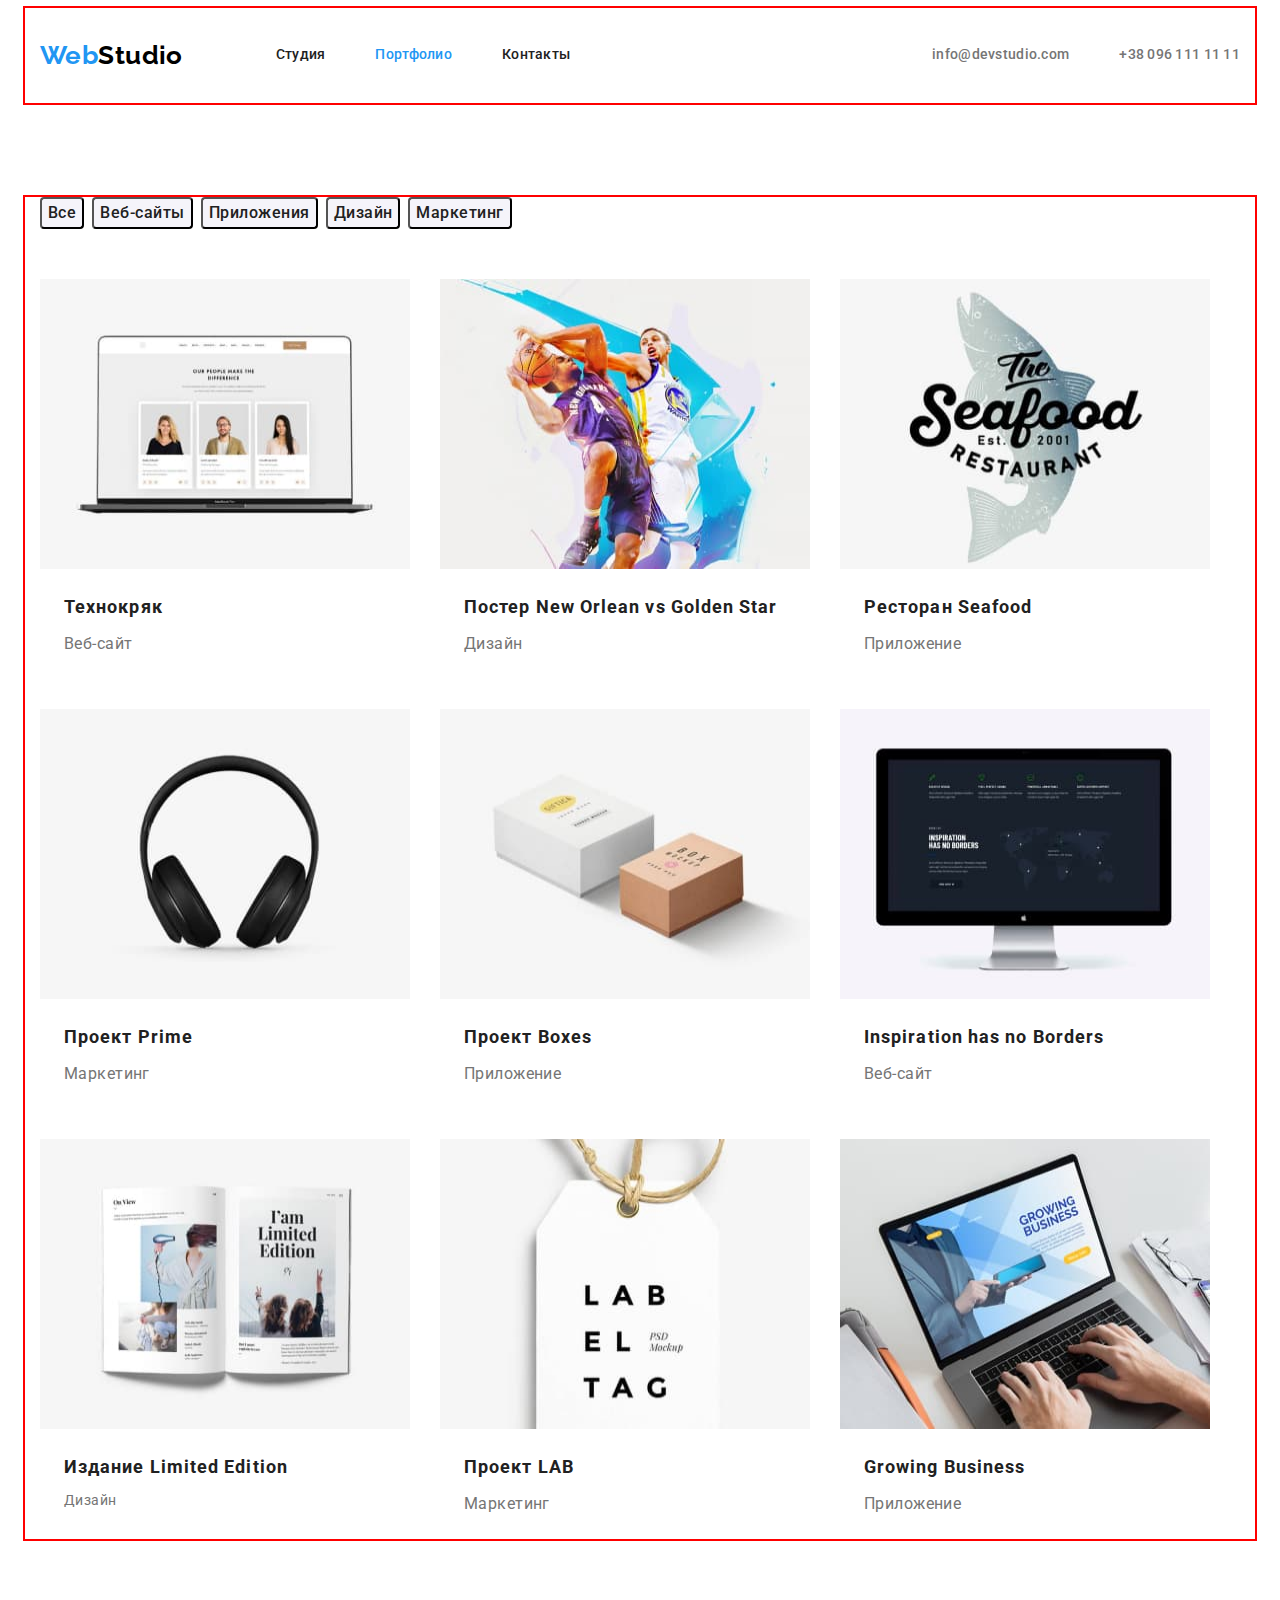
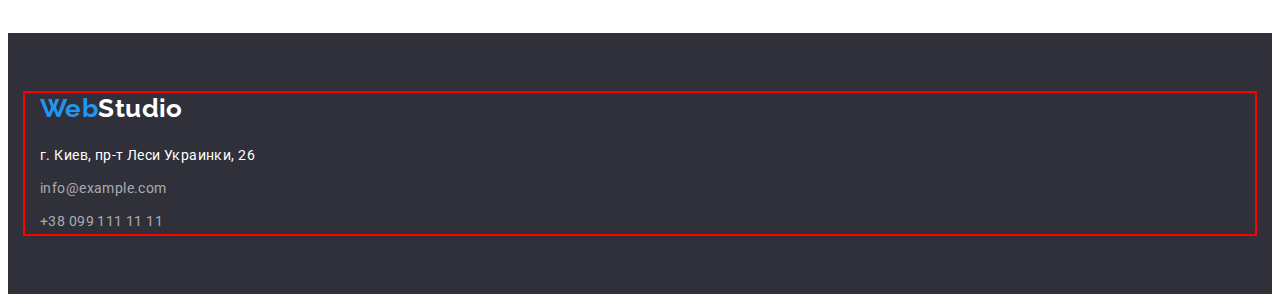
==== commit c3ea2fd3: "Update portfolio.html" ====
--- a/portfolio.html
+++ b/portfolio.html
@@ -60,28 +60,28 @@
     </header>
     <!-- Main section -->
     <main>
-      <section class="main">
+      <section class="main section">
         <div class="container">
           <h1 class="visually-hidden">Направления деятельности</h1>
-          <ul class="main-list">
-            <li>
+          <ul class="main-list list">
+            <li class="main-items-button">
               <button class="main-button" type="button">Все</button>
             </li>
-            <li>
+            <li class="main-items-button">
               <button class="main-button" type="button">Веб-сайты</button>
             </li>
-            <li>
+            <li class="main-items-button">
               <button class="main-button" type="button">Приложения</button>
             </li>
-            <li>
+            <li class="main-items-button">
               <button class="main-button" type="button">Дизайн</button>
             </li>
-            <li>
+            <li class="main-items-button">
               <button class="main-button" type="button">Маркетинг</button>
             </li>
           </ul>
-          <ul class="main-items list">
-            <li class="main-item">
+          <ul class="main-items list card-set">
+            <li class="main-item card-set-item">
               <a class="main-content link" href="">
                 <img
                   src="./images/21.jpg"
@@ -89,11 +89,13 @@
                   width="370"
                   height="290"
                 />
-                <h2 class="main-service">Технокряк</h2>
-                <p class="main-direction">Веб-сайт</p>
-              </a>
-            </li>
-            <li class="main-item">
+                <div class="main-desk">
+                  <h2 class="main-service">Технокряк</h2>
+                  <p class="main-direction">Веб-сайт</p>
+                </div>
+              </a>
+            </li>
+            <li class="main-item card-set-item">
               <a class="main-content link" href="">
                 <img
                   src="./images/22.jpg"
@@ -101,13 +103,15 @@
                   width="370"
                   height="290"
                 />
-                <h2 class="main-service">
-                  Постер <span lang="en">New Orlean vs Golden Star</span>
-                </h2>
-                <p class="main-direction">Дизайн</p>
-              </a>
-            </li>
-            <li class="main-item">
+                <div class="main-desk">
+                  <h2 class="main-service">
+                    Постер <span lang="en">New Orlean vs Golden Star</span>
+                  </h2>
+                  <p class="main-direction">Дизайн</p>
+                </div>
+              </a>
+            </li>
+            <li class="main-item card-set-item">
               <a class="main-content link" href="">
                 <img
                   src="./images/23.jpg"
@@ -115,13 +119,15 @@
                   width="370"
                   height="290"
                 />
-                <h2 class="main-service">
-                  Ресторан <span lang="en">Seafood</span>
-                </h2>
-                <p class="main-direction">Приложение</p>
-              </a>
-            </li>
-            <li class="main-item">
+                <div class="main-desk">
+                  <h2 class="main-service">
+                    Ресторан <span lang="en">Seafood</span>
+                  </h2>
+                  <p class="main-direction">Приложение</p>
+                </div>
+              </a>
+            </li>
+            <li class="main-item card-set-item">
               <a class="main-content link" href="">
                 <img
                   src="./images/24.jpg"
@@ -129,13 +135,15 @@
                   width="370"
                   height="290"
                 />
+               <div class="main-desk">
                 <h2 class="main-service">
                   Проект <span lang="en">Prime</span>
                 </h2>
                 <p class="main-direction">Маркетинг</p>
-              </a>
-            </li>
-            <li class="main-item">
+               </div>
+              </a>
+            </li>
+            <li class="main-item card-set-item">
               <a class="main-content link" href="">
                 <img
                   src="./images/25.jpg"
@@ -143,13 +151,15 @@
                   width="370"
                   height="290"
                 />
-                <h2 class="main-service">
-                  Проект <span lang="en">Boxes</span>
-                </h2>
-                <p class="main-direction">Приложение</p>
-              </a>
-            </li>
-            <li class="main-item">
+                <div class="main-desk">
+                  <h2 class="main-service">
+                    Проект <span lang="en">Boxes</span>
+                  </h2>
+                  <p class="main-direction">Приложение</p>
+                </div>
+              </a>
+            </li>
+            <li class="main-item card-set-item">
               <a class="main-content link" href="">
                 <img
                   src="./images/26.jpg"
@@ -157,13 +167,15 @@
                   width="370"
                   height="290"
                 />
-                <h2 class="main-service" lang="en">
-                  Inspiration has no Borders
-                </h2>
-                <p class="main-direction">Веб-сайт</p>
-              </a>
-            </li>
-            <li class="main-item">
+                <div class="main-desk">
+                  <h2 class="main-service" lang="en">
+                    Inspiration has no Borders
+                  </h2>
+                  <p class="main-direction">Веб-сайт</p>
+                </div>
+              </a>
+            </li>
+            <li class="main-item card-set-item">
               <a class="main-content link" href="">
                 <img
                   src="./images/27.jpg"
@@ -171,13 +183,15 @@
                   width="370"
                   height="290"
                 />
-                <h2 class="main-service">
-                  Издание <span lang="en">Limited Edition</span>
-                </h2>
-                <p>Дизайн</p>
-              </a>
-            </li>
-            <li class="main-item">
+                <div class="main-desk">
+                  <h2 class="main-service">
+                    Издание <span lang="en">Limited Edition</span>
+                  </h2>
+                  <p>Дизайн</p>
+                </div>
+              </a>
+            </li>
+            <li class="main-item card-set-item">
               <a class="main-content link" href="">
                 <img
                   src="./images/28.jpg"
@@ -185,11 +199,13 @@
                   width="370"
                   height="290"
                 />
-                <h2 class="main-service">Проект <span lang="en">LAB</span></h2>
-                <p class="main-direction">Маркетинг</p>
-              </a>
-            </li>
-            <li class="main-item">
+                <div class="main-desk">
+                  <h2 class="main-service">Проект <span lang="en">LAB</span></h2>
+                  <p class="main-direction">Маркетинг</p>
+                </div>
+              </a>
+            </li>
+            <li class="main-item card-set-item">
               <a class="main-content link" href="">
                 <img
                   src="./images/29.jpg"
@@ -197,8 +213,10 @@
                   width="370"
                   height="290"
                 />
-                <h2 class="main-service" lang="en">Growing Business</h2>
-                <p class="main-direction">Приложение</p>
+                <div class="main-desk">
+                  <h2 class="main-service" lang="en">Growing Business</h2>
+                  <p class="main-direction">Приложение</p>
+                </div>
               </a>
             </li>
           </ul>
@@ -208,14 +226,14 @@
     <!-- Footer section -->
     <footer class="footer">
       <div class="container">
-        <a class="logo link" href="./index.html" lang="en"
+        <a class="logo link logo-second" href="./index.html" lang="en"
           >Web<span class="logo-footer">Studio</span></a
         >
         <address class="footer-address">
           <ul class="footer-list list">
             <li class="footer-item">
               <a
-                class="footer-link"
+                class="footer-link link"
                 href="https://goo.gl/maps/xd88WJ3FPj6KiwVW9"
                 target="_blank"
                 rel="noreferrer noopener"
--- a/css/styles.css
+++ b/css/styles.css
@@ -320,6 +320,15 @@
   margin: -1px;
 }
 
+.main-list {
+  display: flex;
+  margin-bottom: 50px;
+}
+
+.main-items-button:not(:last-child) {
+margin-right: 8px;
+}
+
 .main-button {
   color: var(--title-text-color);
   background-color: var(--third-bg-color);
@@ -341,12 +350,23 @@
     0px 2px 2px rgba(0, 0, 0, 0.12);
   border-radius: 4px;
 }
+
+.main-items {
+  --items:9;
+}
+.main-desk {
+  padding-top: 20px;
+  padding-right: 24px;
+  padding-bottom: 20px;
+  padding-left: 24px;
+}
 .main-service {
   color: var(--title-text-color);
   font-size: 18px;
   line-height: 2;
   letter-spacing: 0.06em;
   color: var(--title-text-color);
+  margin-bottom: 4px;
 }
 .main-direction {
   font-size: 16px;
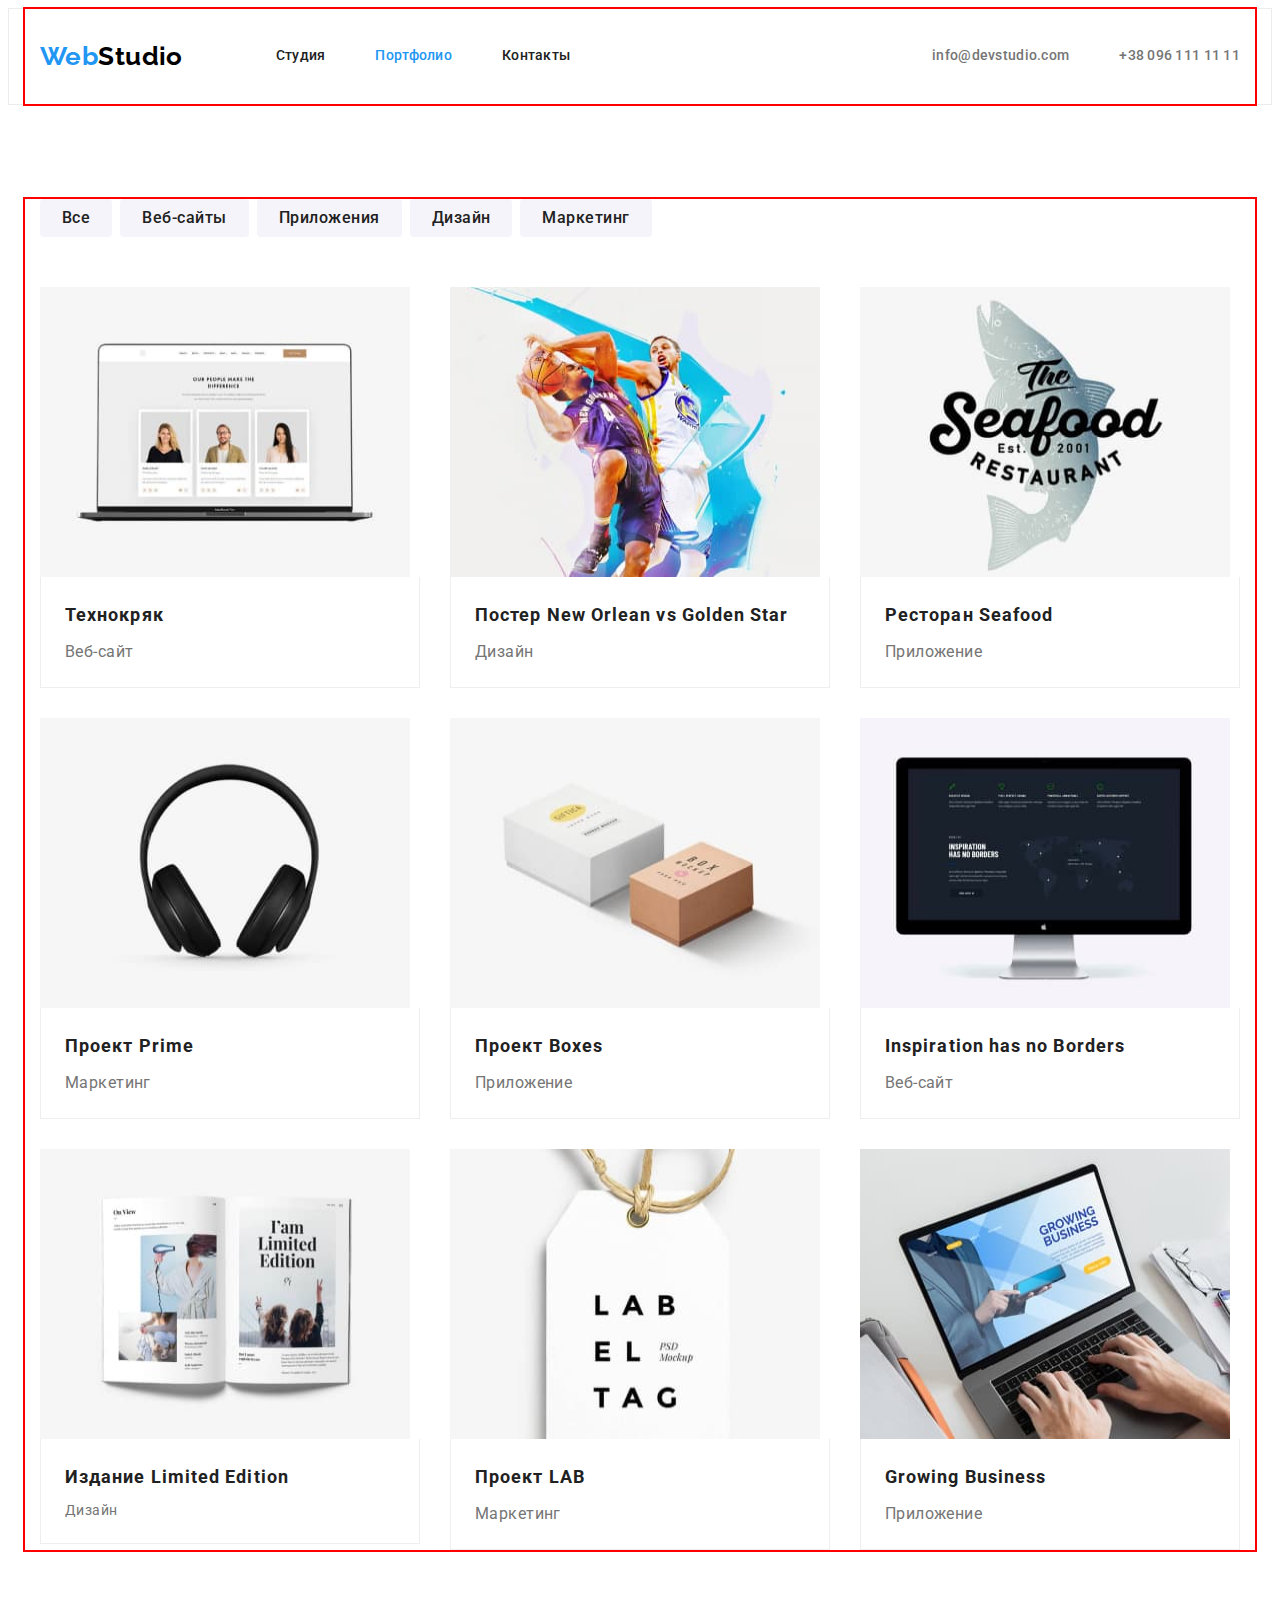
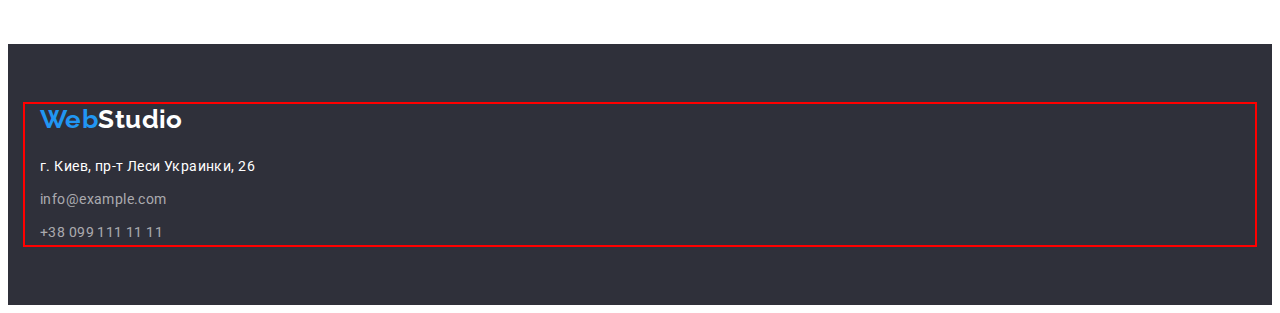
==== commit abf32700: "Update portfolio.html" ====
--- a/portfolio.html
+++ b/portfolio.html
@@ -184,8 +184,7 @@
                   height="290"
                 />
                 <div class="main-desk">
-                  <h2 class="main-service">
-                    Издание <span lang="en">Limited Edition</span>
+                  <h2 class="main-service">Издание <span lang="en">Limited Edition</span>
                   </h2>
                   <p>Дизайн</p>
                 </div>
--- a/css/styles.css
+++ b/css/styles.css
@@ -10,6 +10,8 @@
   --transpered-color: rgba(255, 255, 255, 0.6);
   --logo-color: #000000;
   --btn-hover: #188ce8;
+  --border-header-color: #ececec;
+  --border-footer-color: #eeeeee;
   --indent: 30px;
   --items: 4;
 }
@@ -51,8 +53,8 @@
 }
 
 .card-set-item {
-   flex-basis: calc((100% - var(--indent) * (var(--items) - 1)) / var(--items));
-    }
+  flex-basis: calc((100% - var(--indent) * (var(--items) - 1)) / var(--items));
+}
 
 /* Base style */
 
@@ -63,18 +65,22 @@
   margin-left: auto;
   margin-right: auto;
   outline: 2px solid red;
-  }
-
-  .section {
-    padding-top: 94px;
-    padding-bottom: 94px;
-  }
-
-  img {
-    display: block;
-  }
+}
+
+.section {
+  padding-top: 94px;
+  padding-bottom: 94px;
+}
+
+img {
+  display: block;
+}
 
 /* Header section*/
+
+.header {
+  border: 1px solid var(--border-header-color);
+}
 
 .header-nav {
   display: flex;
@@ -96,7 +102,6 @@
   font-size: 26px;
   line-height: 1.19;
   color: var(--accent-color);
-  
 }
 .logo-header {
   color: var(--logo-color);
@@ -148,8 +153,7 @@
 /* Main-section */
 .hero {
   background-color: var(--secondary-bg-color);
-  }
-
+}
 
 .hero-title {
   margin-bottom: 30px;
@@ -165,7 +169,7 @@
 .hero-btn {
   display: block;
   margin: 0 auto;
- min-width: 200px;
+  min-width: 200px;
   min-height: 50px;
   padding-top: 10px;
   padding-right: 32px;
@@ -190,14 +194,12 @@
 }
 /* Features section */
 
-
-  .features-list {
-    display: flex;
-    gap: var(--indent);
-  
+.features-list {
+  display: flex;
+  gap: var(--indent);
 }
 .features-item {
-flex-basis: 270px;
+  flex-basis: 270px;
 }
 .features-subtitle {
   color: var(--title-text-color);
@@ -231,13 +233,13 @@
 /* Team section */
 .team {
   background-color: var(--third-bg-color);
- }
-
- .team-list {
+}
+
+.team-list {
   display: flex;
   gap: var(--indent);
   flex-wrap: wrap;
- }
+}
 .team-subtitle {
   margin-bottom: 10px;
   font-weight: 500;
@@ -258,7 +260,6 @@
     0px 2px 1px rgba(0, 0, 0, 0.2);
   border-radius: 0px 0px 4px 4px;
 }
-
 
 .team-wrapper {
   border-top: none;
@@ -285,9 +286,9 @@
 .footer-address {
   font-style: normal;
 }
-.footer-item:not(:last-child){
-margin-bottom: 9px;
-  }
+.footer-item:not(:last-child) {
+  margin-bottom: 9px;
+}
 
 .footer-link {
   color: var(--main-white-color);
@@ -326,10 +327,14 @@
 }
 
 .main-items-button:not(:last-child) {
-margin-right: 8px;
+  margin-right: 8px;
 }
 
 .main-button {
+  padding-top: 6px;
+  padding-right: 22px;
+  padding-bottom: 6px;
+  padding-left: 22px;
   color: var(--title-text-color);
   background-color: var(--third-bg-color);
   cursor: pointer;
@@ -341,6 +346,7 @@
   text-align: center;
   letter-spacing: 0.03em;
   border-radius: 4px;
+  border: none;
 }
 .main-button:hover,
 .main-button:focus {
@@ -352,13 +358,15 @@
 }
 
 .main-items {
-  --items:9;
+  --items: 3;
 }
 .main-desk {
   padding-top: 20px;
   padding-right: 24px;
   padding-bottom: 20px;
   padding-left: 24px;
+  border: 1px solid var(--border-footer-color);
+  border-top: none;
 }
 .main-service {
   color: var(--title-text-color);
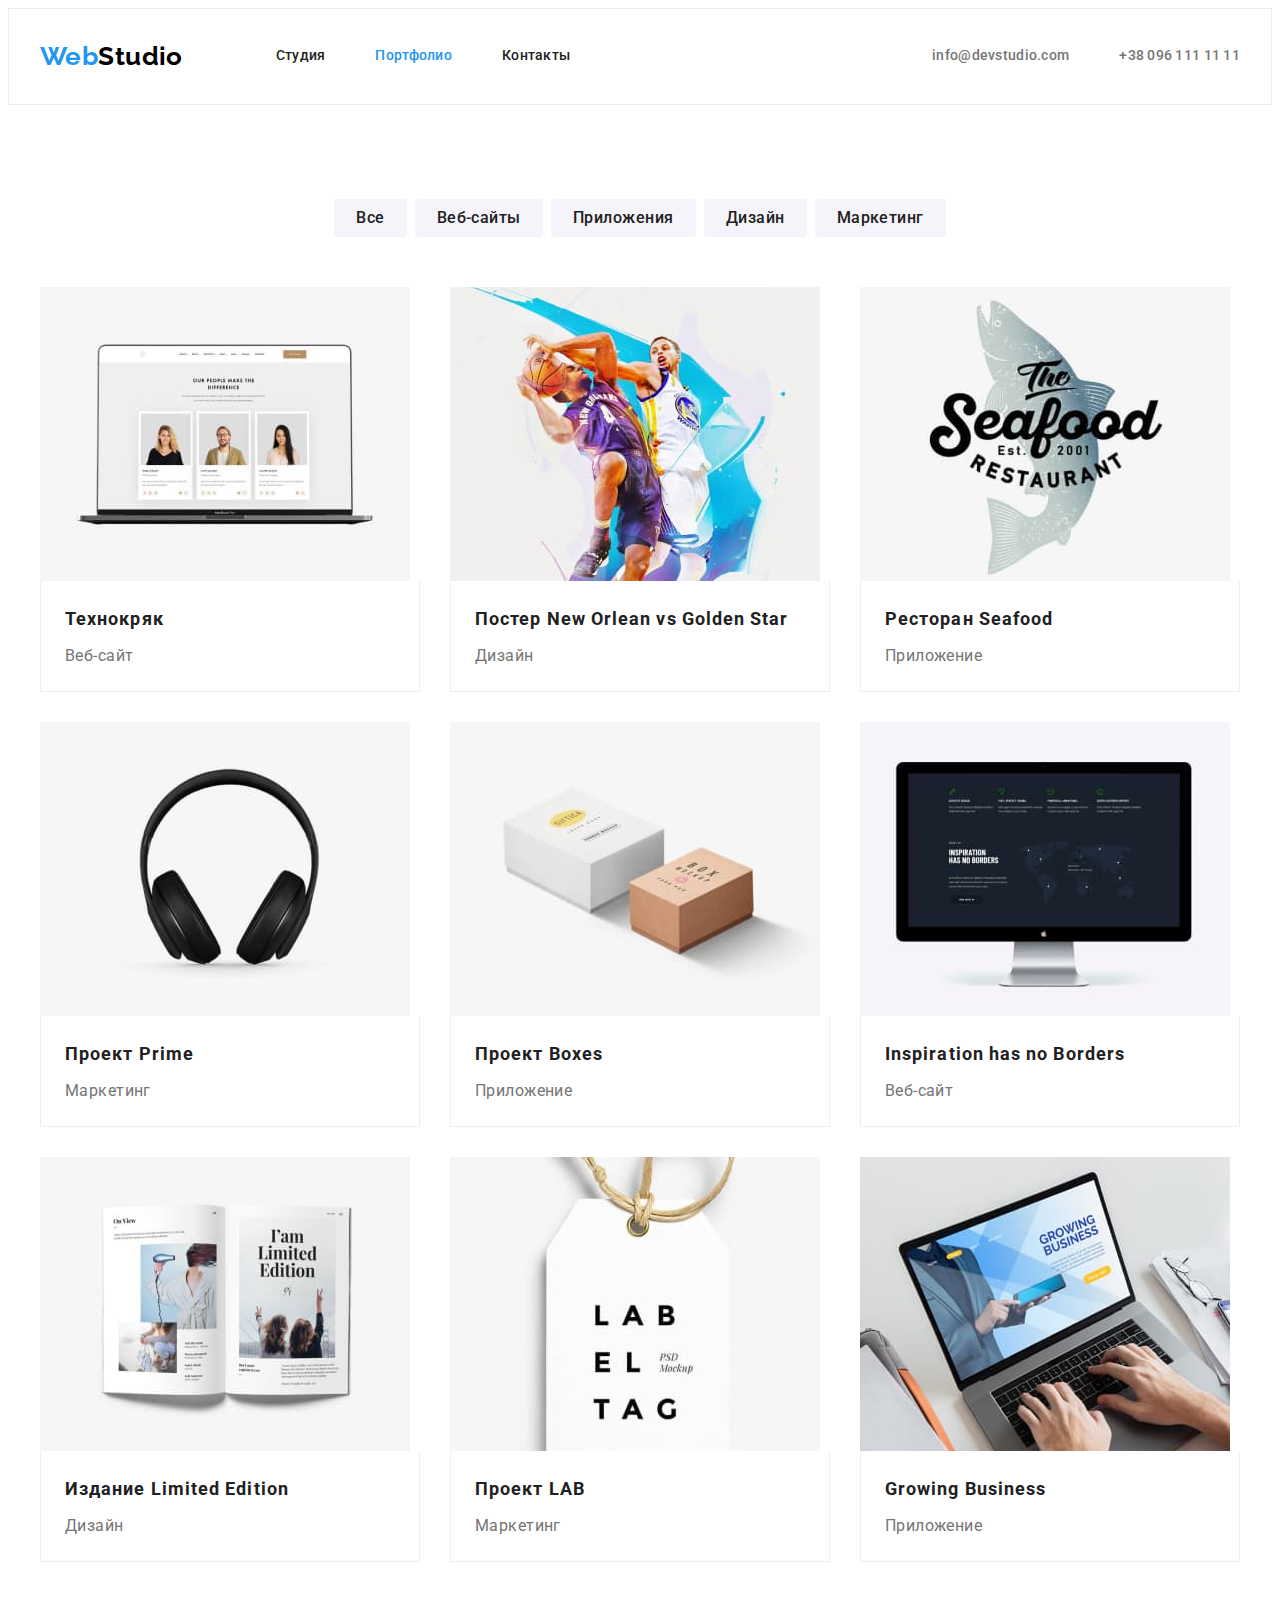
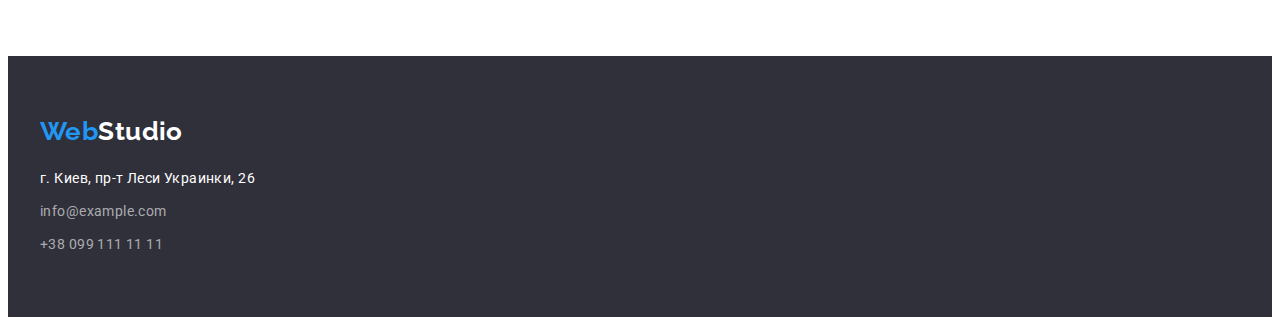
==== commit 38f65091: "Update portfolio.html" ====
--- a/portfolio.html
+++ b/portfolio.html
@@ -23,6 +23,7 @@
 
     <link rel="stylesheet" href="./css/styles.css" />
   </head>
+
   <body>
     <!-- Header section -->
     <header class="header">
@@ -87,7 +88,7 @@
                   src="./images/21.jpg"
                   alt="Технокряк"
                   width="370"
-                  height="290"
+                  height="294"
                 />
                 <div class="main-desk">
                   <h2 class="main-service">Технокряк</h2>
@@ -101,7 +102,7 @@
                   src="./images/22.jpg"
                   alt="Постер New Orlean vs Golden Star"
                   width="370"
-                  height="290"
+                  height="294"
                 />
                 <div class="main-desk">
                   <h2 class="main-service">
@@ -117,7 +118,7 @@
                   src="./images/23.jpg"
                   alt="Ресторан Seafood"
                   width="370"
-                  height="290"
+                  height="294"
                 />
                 <div class="main-desk">
                   <h2 class="main-service">
@@ -133,14 +134,14 @@
                   src="./images/24.jpg"
                   alt="Проект Prime"
                   width="370"
-                  height="290"
-                />
-               <div class="main-desk">
-                <h2 class="main-service">
-                  Проект <span lang="en">Prime</span>
-                </h2>
-                <p class="main-direction">Маркетинг</p>
-               </div>
+                  height="294"
+                />
+                <div class="main-desk">
+                  <h2 class="main-service">
+                    Проект <span lang="en">Prime</span>
+                  </h2>
+                  <p class="main-direction">Маркетинг</p>
+                </div>
               </a>
             </li>
             <li class="main-item card-set-item">
@@ -149,7 +150,7 @@
                   src="./images/25.jpg"
                   alt="Проект Boxes"
                   width="370"
-                  height="290"
+                  height="294"
                 />
                 <div class="main-desk">
                   <h2 class="main-service">
@@ -165,7 +166,7 @@
                   src="./images/26.jpg"
                   alt="Inspiration has no Borders"
                   width="370"
-                  height="290"
+                  height="294"
                 />
                 <div class="main-desk">
                   <h2 class="main-service" lang="en">
@@ -181,12 +182,13 @@
                   src="./images/27.jpg"
                   alt="Издание Limited Edition"
                   width="370"
-                  height="290"
-                />
-                <div class="main-desk">
-                  <h2 class="main-service">Издание <span lang="en">Limited Edition</span>
-                  </h2>
-                  <p>Дизайн</p>
+                  height="294"
+                />
+                <div class="main-desk">
+                  <h2 class="main-service">
+                    Издание <span lang="en">Limited Edition</span>
+                  </h2>
+                  <p class="main-direction">Дизайн</p>
                 </div>
               </a>
             </li>
@@ -196,10 +198,12 @@
                   src="./images/28.jpg"
                   alt="Проект LAB"
                   width="370"
-                  height="290"
-                />
-                <div class="main-desk">
-                  <h2 class="main-service">Проект <span lang="en">LAB</span></h2>
+                  height="294"
+                />
+                <div class="main-desk">
+                  <h2 class="main-service">
+                    Проект <span lang="en">LAB</span>
+                  </h2>
                   <p class="main-direction">Маркетинг</p>
                 </div>
               </a>
@@ -210,7 +214,7 @@
                   src="./images/29.jpg"
                   alt="Growing Business"
                   width="370"
-                  height="290"
+                  height="294"
                 />
                 <div class="main-desk">
                   <h2 class="main-service" lang="en">Growing Business</h2>
--- a/css/styles.css
+++ b/css/styles.css
@@ -15,6 +15,7 @@
   --indent: 30px;
   --items: 4;
 }
+
 body {
   font-family: var(--main-font);
   color: var(--main-text-color);
@@ -60,16 +61,17 @@
 
 .container {
   width: 1200px;
+  padding-right: 15px;
   padding-left: 15px;
-  padding-right: 15px;
+  margin-right: auto;
   margin-left: auto;
-  margin-right: auto;
-  outline: 2px solid red;
 }
 
 .section {
   padding-top: 94px;
+  padding-right: 0;
   padding-bottom: 94px;
+  padding-left: 0;
 }
 
 img {
@@ -92,6 +94,7 @@
   display: flex;
   align-items: center;
 }
+
 .logo {
   display: block;
   padding-top: 32px;
@@ -103,6 +106,7 @@
   line-height: 1.19;
   color: var(--accent-color);
 }
+
 .logo-header {
   color: var(--logo-color);
 }
@@ -122,6 +126,7 @@
   line-height: 1.14;
   letter-spacing: 0.02em;
 }
+
 .header-link {
   color: var(--title-text-color);
 }
@@ -152,6 +157,8 @@
 
 /* Main-section */
 .hero {
+  padding-top: 200px;
+  padding-bottom: 200px;
   background-color: var(--secondary-bg-color);
 }
 
@@ -183,130 +190,18 @@
   color: var(--main-white-color);
   background-color: var(--accent-color);
   cursor: pointer;
+  border-radius: 4px;
   box-shadow: 0px 4px 4px rgba(0, 0, 0, 0.15);
-  border-radius: 4px;
-  border: hidden;
+  border: none;
 }
 
 .hero-btn:hover,
 .hero-btn:focus {
   background-color: var(--btn-hover);
+  box-shadow: 0px 4px 4px rgba(0, 0, 0, 0.15);
+  border-radius: 4px;
 }
 /* Features section */
-
-.features-list {
-  display: flex;
-  gap: var(--indent);
-}
-.features-item {
-  flex-basis: 270px;
-}
-.features-subtitle {
-  color: var(--title-text-color);
-  font-size: inherit;
-  font-weight: 700;
-  line-height: 1.14;
-  text-transform: uppercase;
-  margin-bottom: 10px;
-}
-.features-desc {
-  line-height: 1.71;
-}
-/* About section */
-
-.about {
-  padding-bottom: 94px;
-}
-.section-title {
-  color: var(--title-text-color);
-  font-size: 36px;
-  line-height: 1.17;
-  text-align: center;
-  margin-bottom: 50px;
-}
-
-.about-list {
-  display: flex;
-  gap: var(--indent);
-}
-
-/* Team section */
-.team {
-  background-color: var(--third-bg-color);
-}
-
-.team-list {
-  display: flex;
-  gap: var(--indent);
-  flex-wrap: wrap;
-}
-.team-subtitle {
-  margin-bottom: 10px;
-  font-weight: 500;
-  font-size: 16px;
-  line-height: 1.19;
-  text-align: center;
-  color: var(--title-text-color);
-}
-.team-desc {
-  font-size: 16px;
-  line-height: 1.19;
-  text-align: center;
-}
-
-.team-item {
-  background-color: var(--main-white-color);
-  box-shadow: 0px 1px 3px rgba(0, 0, 0, 0.12), 0px 1px 1px rgba(0, 0, 0, 0.14),
-    0px 2px 1px rgba(0, 0, 0, 0.2);
-  border-radius: 0px 0px 4px 4px;
-}
-
-.team-wrapper {
-  border-top: none;
-  padding-top: 30px;
-  padding-bottom: 30px;
-  padding-left: 5px;
-  padding-right: 5px;
-}
-/* footer */
-.logo-footer {
-  color: var(--main-white-color);
-}
-.footer {
-  background-color: var(--secondary-bg-color);
-  padding-top: 60px;
-  padding-bottom: 60px;
-}
-.logo-second {
-  padding-top: 0;
-  padding-bottom: 0;
-  margin-bottom: 20px;
-}
-
-.footer-address {
-  font-style: normal;
-}
-.footer-item:not(:last-child) {
-  margin-bottom: 9px;
-}
-
-.footer-link {
-  color: var(--main-white-color);
-}
-.footer-mail,
-.footer-phone {
-  color: var(--transpered-color);
-}
-.footer-link:hover,
-.footer-link:focus,
-.footer-mail:hover,
-.footer-mail:focus,
-.footer-phone:hover,
-.footer-phone:focus {
-  color: var(--accent-color);
-}
-
-/* Portfolio */
 
 .visually-hidden {
   position: absolute;
@@ -321,8 +216,134 @@
   margin: -1px;
 }
 
+.features-list {
+  display: flex;
+  gap: var(--indent);
+}
+
+.features-item {
+  flex-basis: 270px;
+}
+
+.features-subtitle {
+  color: var(--title-text-color);
+  font-size: inherit;
+  font-weight: 700;
+  line-height: 1.14;
+  text-transform: uppercase;
+  margin-bottom: 10px;
+}
+
+.features-desc {
+  line-height: 1.71;
+}
+/* About section */
+
+.about {
+  padding-bottom: 94px;
+}
+
+.section-title {
+  color: var(--title-text-color);
+  font-size: 36px;
+  line-height: 1.17;
+  text-align: center;
+  margin-bottom: 50px;
+}
+
+.about-list {
+  --items: 3;
+}
+
+/* Team section */
+.team {
+  background-color: var(--third-bg-color);
+}
+
+.team-list {
+  display: flex;
+  gap: var(--indent);
+  flex-wrap: wrap;
+}
+
+.team-subtitle {
+  margin-bottom: 10px;
+  font-weight: 500;
+  font-size: 16px;
+  line-height: 1.19;
+  text-align: center;
+  color: var(--title-text-color);
+}
+
+.team-desc {
+  font-size: 16px;
+  line-height: 1.19;
+  text-align: center;
+}
+
+.team-item {
+  background-color: var(--main-white-color);
+  box-shadow: 0px 1px 3px rgba(0, 0, 0, 0.12), 0px 1px 1px rgba(0, 0, 0, 0.14),
+    0px 2px 1px rgba(0, 0, 0, 0.2);
+  border-radius: 0px 0px 4px 4px;
+}
+
+.team-wrapper {
+  border-top: none;
+  padding-top: 30px;
+  padding-bottom: 30px;
+  padding-left: 5px;
+  padding-right: 5px;
+}
+
+/* footer */
+.logo-footer {
+  color: var(--main-white-color);
+}
+
+.footer {
+  background-color: var(--secondary-bg-color);
+  padding-top: 60px;
+  padding-bottom: 60px;
+}
+
+.logo-second {
+  padding-top: 0;
+  padding-bottom: 0;
+  margin-bottom: 20px;
+}
+
+.footer-address {
+  font-style: normal;
+}
+
+.footer-item:not(:last-child) {
+  margin-bottom: 9px;
+}
+
+.footer-link {
+  color: var(--main-white-color);
+}
+
+.footer-mail,
+.footer-phone {
+  color: var(--transpered-color);
+}
+
+.footer-link:hover,
+.footer-link:focus,
+.footer-mail:hover,
+.footer-mail:focus,
+.footer-phone:hover,
+.footer-phone:focus {
+  color: var(--accent-color);
+}
+
+/* Portfolio */
+
 .main-list {
   display: flex;
+  justify-content: center;
   margin-bottom: 50px;
 }
 
@@ -348,6 +369,7 @@
   border-radius: 4px;
   border: none;
 }
+
 .main-button:hover,
 .main-button:focus {
   color: var(--main-white-color);
@@ -360,6 +382,7 @@
 .main-items {
   --items: 3;
 }
+
 .main-desk {
   padding-top: 20px;
   padding-right: 24px;
@@ -368,6 +391,7 @@
   border: 1px solid var(--border-footer-color);
   border-top: none;
 }
+
 .main-service {
   color: var(--title-text-color);
   font-size: 18px;
@@ -376,6 +400,7 @@
   color: var(--title-text-color);
   margin-bottom: 4px;
 }
+
 .main-direction {
   font-size: 16px;
   line-height: 1.88;
